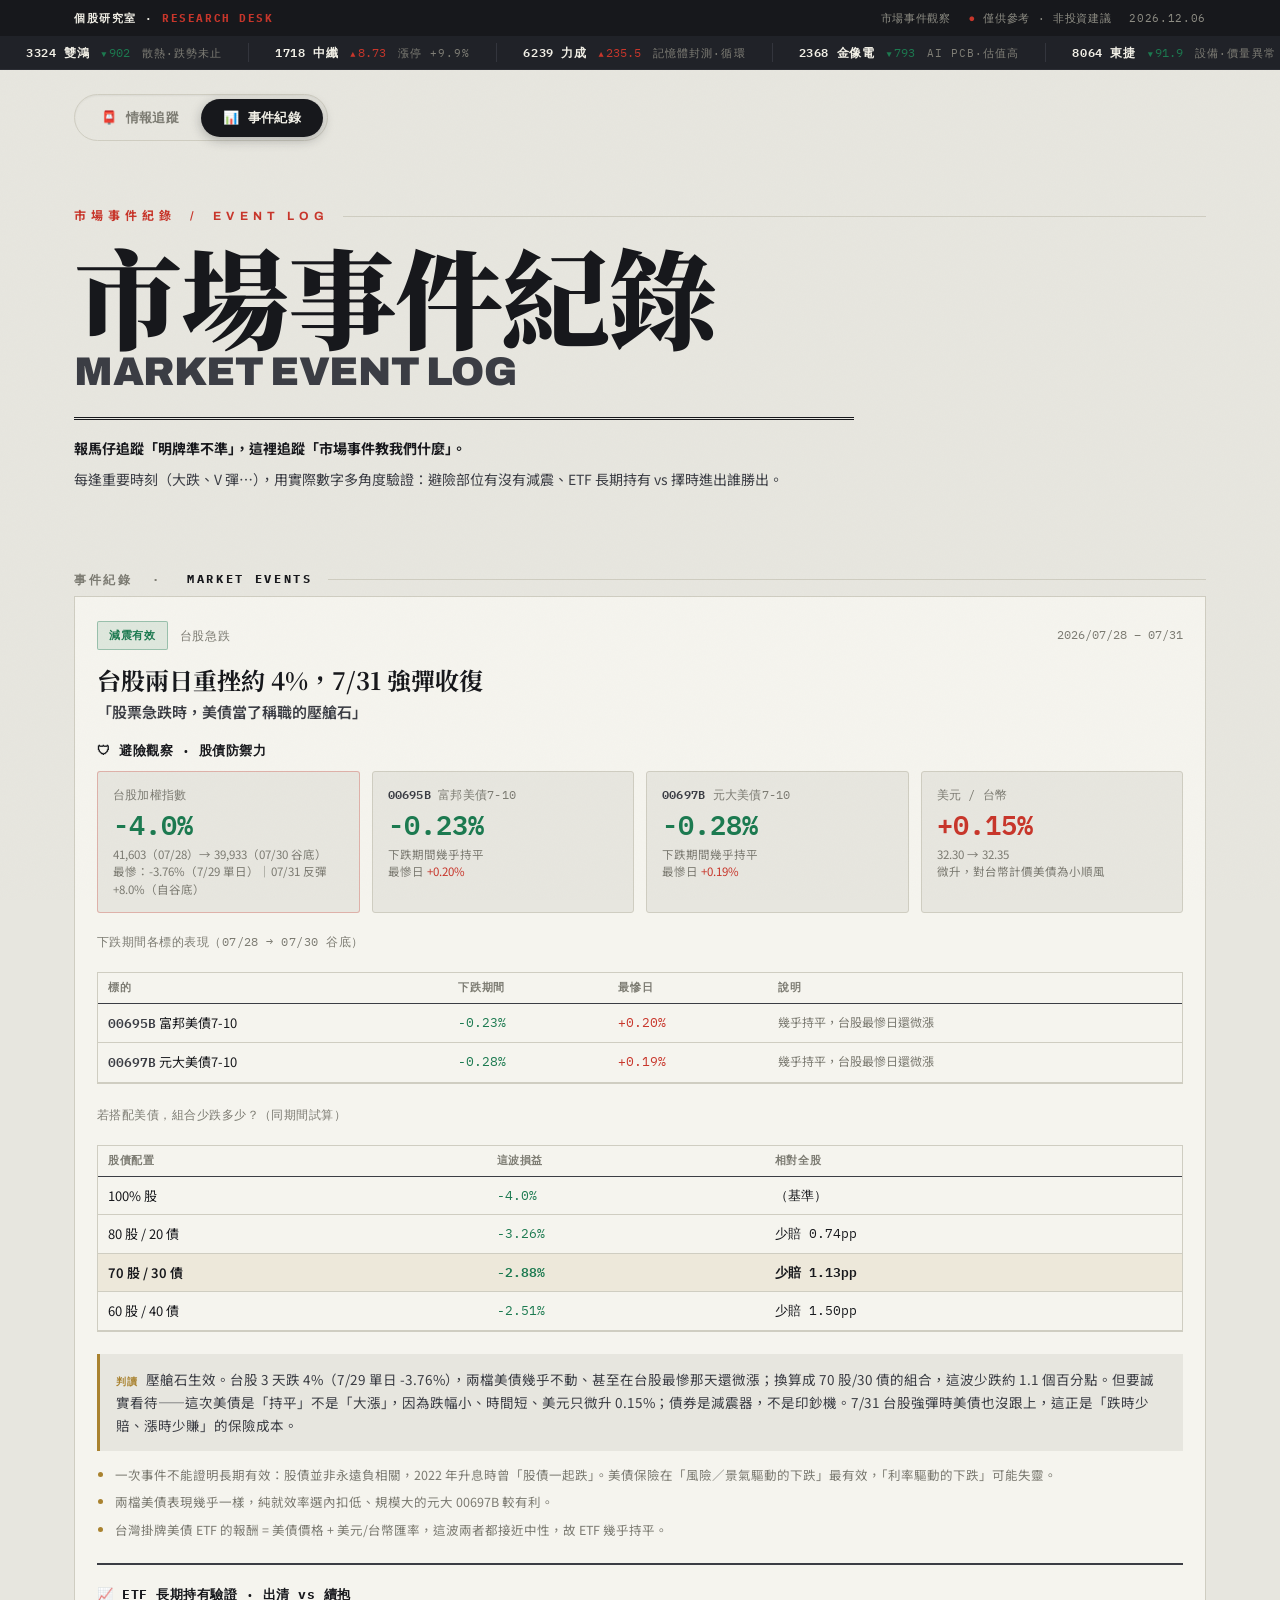
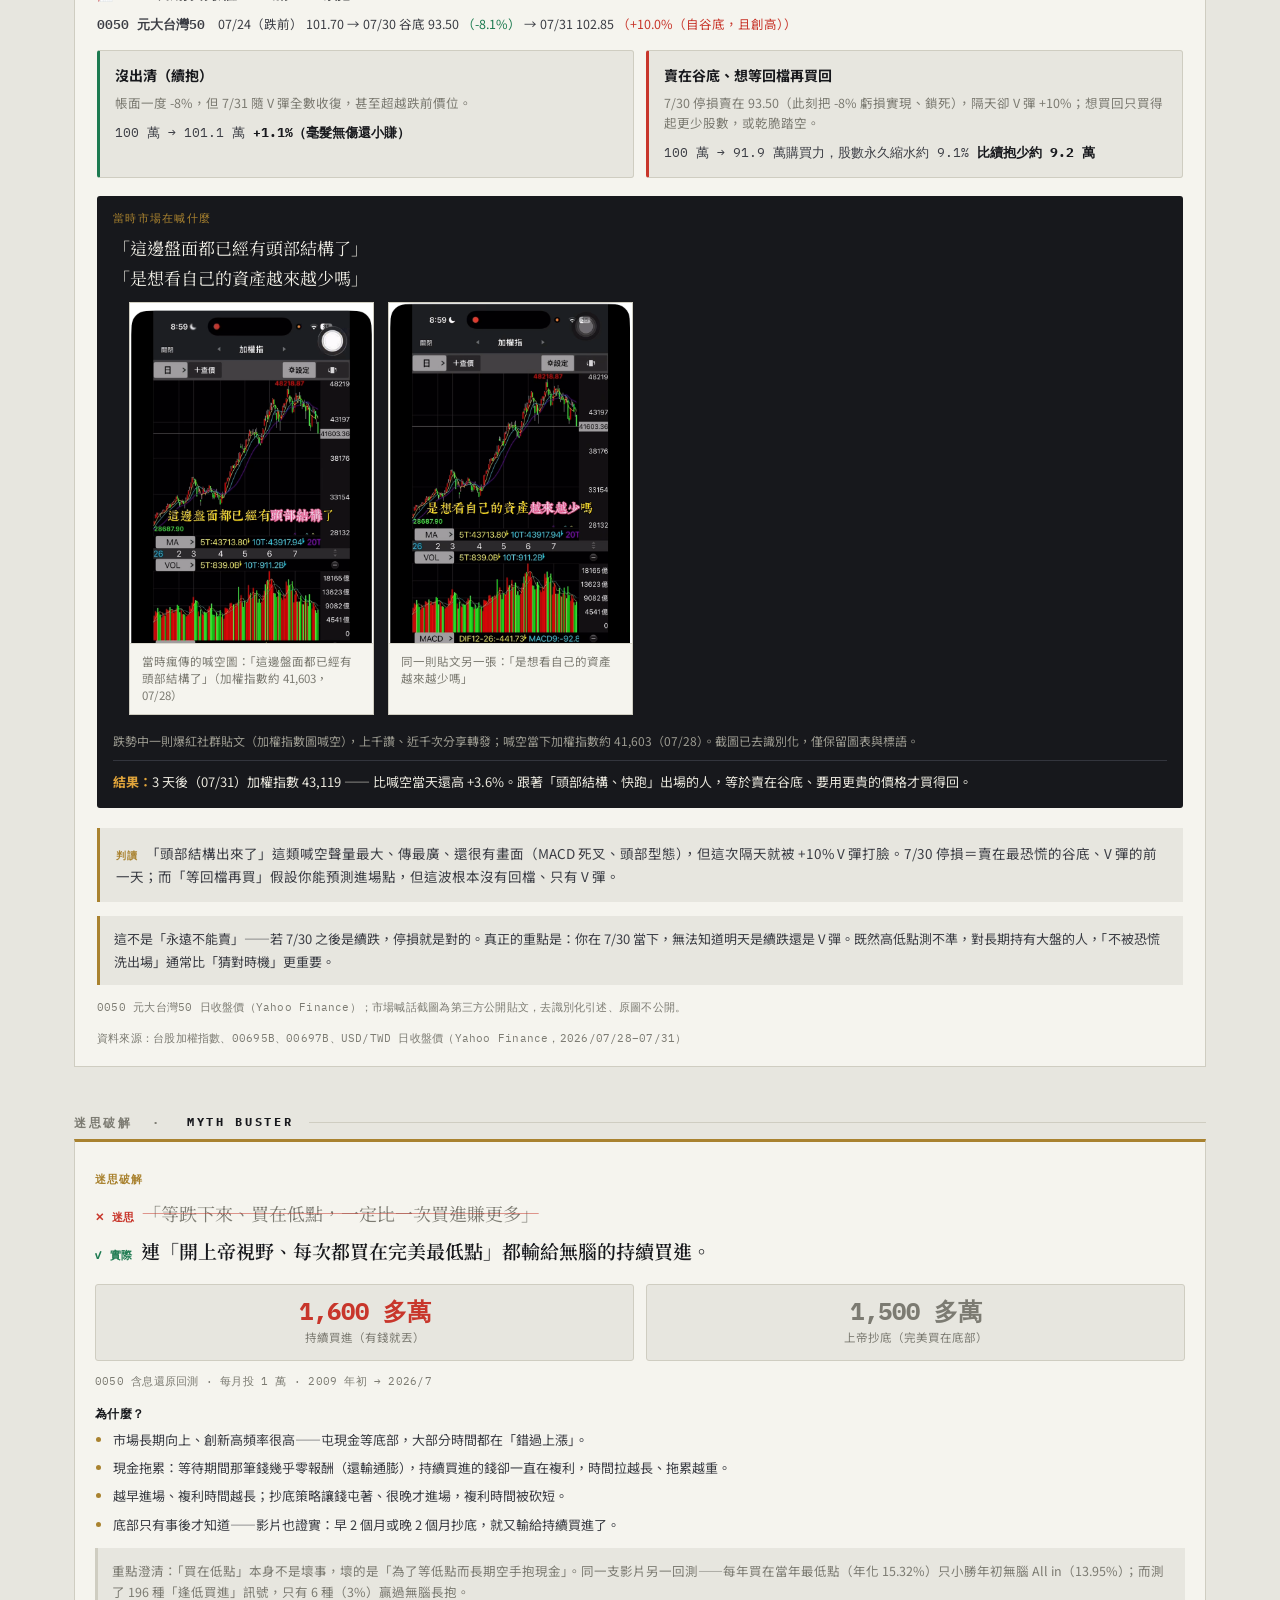
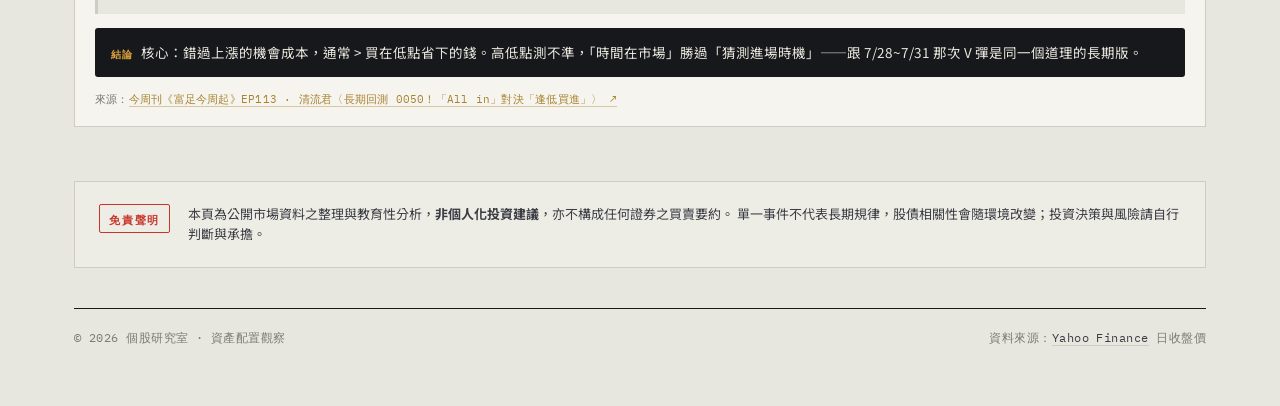
==== docs/events.html @ f814516c "導覽改成分段式 toggle 開關 + 頁面改名 hedge→events - hedge.html → events.html（git mv 保留歷史） - 導覽從黑列文字改成明顯的分段 toggl" ====
<!DOCTYPE html>
<html lang="zh-Hant">
<head>
<meta charset="UTF-8">
<meta name="viewport" content="width=device-width, initial-scale=1.0, viewport-fit=cover">
<title>市場事件紀錄 · 個股研究室</title>
<meta name="description" content="市場事件紀錄 — 每逢台股大跌/V彈等重要時刻，多角度用實際數字驗證：避險部位減震、ETF 長期持有 vs 擇時進出。僅供參考，非投資建議。">
<link rel="icon" href="favicon.ico" sizes="any">
<link rel="apple-touch-icon" href="apple-touch-icon.png">
<link rel="preconnect" href="https://fonts.googleapis.com">
<link rel="preconnect" href="https://fonts.gstatic.com" crossorigin>
<link rel="stylesheet" href="assets/style.css">
</head>
<body>

  <!-- utility bar -->
  <div class="util">
    <div class="util__row">
      <span class="util__brand">個股研究室 · <b>RESEARCH&nbsp;DESK</b></span>
      <span class="util__meta">
        <span>市場事件觀察</span>
        <span><span class="dot">●</span> 僅供參考 · 非投資建議</span>
        <span id="today">—</span>
      </span>
    </div>
  </div>

  <!-- ticker tape -->
  <div class="tape">
    <div class="tape__track" id="tape"></div>
  </div>

  <main class="wrap">

    <!-- view toggle -->
    <nav class="viewtoggle" data-active="1" aria-label="檢視切換">
      <span class="viewtoggle__thumb" aria-hidden="true"></span>
      <a href="index.html" class="viewtoggle__opt">📮 情報追蹤</a>
      <a href="events.html" class="viewtoggle__opt is-active">📊 事件紀錄</a>
    </nav>

    <!-- masthead -->
    <header class="masthead">
      <div class="masthead__kick">市場事件紀錄 &nbsp;/&nbsp; Event Log</div>
      <h1 class="masthead__title">
        市場事件紀錄
        <span class="en">MARKET&nbsp;EVENT&nbsp;LOG</span>
      </h1>
      <div class="masthead__sub">
        <span class="lead">報馬仔追蹤「明牌準不準」，這裡追蹤「市場事件教我們什麼」。</span>
        <span>每逢重要時刻（大跌、V 彈…），用實際數字多角度驗證：避險部位有沒有減震、ETF 長期持有 vs 擇時進出誰勝出。</span>
      </div>
    </header>

    <!-- market events -->
    <div class="slabel">事件紀錄 &nbsp;·&nbsp; <b>MARKET EVENTS</b></div>
    <section class="hedge-list" id="hedge-list">
      <!-- populated by app.js -->
    </section>

    <!-- myth busters / knowledge cards -->
    <div class="slabel">迷思破解 &nbsp;·&nbsp; <b>MYTH BUSTER</b></div>
    <section class="insight-list" id="insight-list">
      <!-- populated by app.js -->
    </section>

    <!-- disclaimer -->
    <section class="ribbon">
      <span class="ribbon__mark">免責聲明</span>
      <p>
        本頁為公開市場資料之整理與教育性分析，<strong>非個人化投資建議</strong>，亦不構成任何證券之買賣要約。
        單一事件不代表長期規律，股債相關性會隨環境改變；投資決策與風險請自行判斷與承擔。
      </p>
    </section>

    <!-- footer -->
    <footer class="foot">
      <span>© 2026 個股研究室 · 資產配置觀察</span>
      <span>資料來源：<a href="https://finance.yahoo.com" target="_blank" rel="noopener">Yahoo Finance</a> 日收盤價</span>
    </footer>

  </main>

  <script src="assets/app.js"></script>
</body>
</html>
---- docs/assets/style.css ----
/* ============================================================
   個股情報 · Market Broadsheet
   A precise financial-research broadsheet. Cool paper, near-black
   ink, mono numerics, Taiwan market signals (red up / green down).
   ============================================================ */

@import url('https://fonts.googleapis.com/css2?family=Archivo:wght@500;700;900&family=IBM+Plex+Mono:wght@400;500;600&family=Noto+Sans+TC:wght@400;500;700&family=Noto+Serif+TC:wght@600;700;900&display=swap');

:root {
  --paper:      #E7E6DF;
  --paper-2:    #EDECE5;
  --surface:    #F5F4EE;
  --plate:      #17181C;
  --plate-2:    #202228;
  --ink:        #17181C;
  --ink-soft:   #3B3D44;
  --muted:      #7C7B72;
  --line:       #CFCDC1;
  --line-soft:  #DBD9CE;
  --rise:       #C8362B;   /* 漲 / up */
  --rise-deep:  #9E271E;
  --fall:       #1C7A50;   /* 跌 / down */
  --gold:       #A9822F;

  --serif: "Noto Serif TC", serif;
  --sans:  "Noto Sans TC", system-ui, sans-serif;
  --mono:  "IBM Plex Mono", "IBM Plex Mono", monospace;
  --disp:  "Archivo", "Noto Sans TC", sans-serif;

  --wrap: 1180px;
  --ease: cubic-bezier(.22,.61,.36,1);
}

* { box-sizing: border-box; margin: 0; padding: 0; }

html { scroll-behavior: smooth; }

body {
  font-family: var(--sans);
  color: var(--ink);
  background: var(--paper);
  line-height: 1.5;
  -webkit-font-smoothing: antialiased;
  text-rendering: optimizeLegibility;
  position: relative;
  min-height: 100vh;
}

/* paper grain */
body::before {
  content: "";
  position: fixed; inset: 0;
  pointer-events: none; z-index: 9999;
  opacity: .5; mix-blend-mode: multiply;
  background-image: url("data:image/svg+xml,%3Csvg xmlns='http://www.w3.org/2000/svg' width='140' height='140'%3E%3Cfilter id='n'%3E%3CfeTurbulence type='fractalNoise' baseFrequency='0.8' numOctaves='2' stitchTiles='stitch'/%3E%3C/filter%3E%3Crect width='100%25' height='100%25' filter='url(%23n)' opacity='0.045'/%3E%3C/svg%3E");
}

a { color: inherit; text-decoration: none; }
.mono { font-family: var(--mono); font-feature-settings: "tnum" 1; }

/* ---- signal colours ---- */
.up   { color: var(--rise); }
.down { color: var(--fall); }
.tri-up::before   { content: "▲"; font-size: .72em; margin-right: .28em; }
.tri-down::before { content: "▼"; font-size: .72em; margin-right: .28em; }

/* =========================================================
   UTILITY BAR (dark plate)
   ========================================================= */
.util {
  background: var(--plate);
  color: #D8D6CC;
  font-family: var(--mono);
  font-size: 11px;
  letter-spacing: .06em;
}
.util__row {
  max-width: var(--wrap);
  margin: 0 auto;
  padding: 9px 24px;
  display: flex; align-items: center; justify-content: space-between; gap: 16px;
}
.util__brand { color: #F2F0E7; font-weight: 600; letter-spacing: .14em; text-transform: uppercase; }
.util__brand b { color: var(--rise); }
.util__meta { color: #8E8D84; display: flex; gap: 18px; }
.util__meta .dot { color: var(--rise); }

/* =========================================================
   TICKER TAPE
   ========================================================= */
.tape {
  background: var(--plate-2);
  border-bottom: 1px solid #2c2e35;
  overflow: hidden;
  color: #CFCDC1;
}
.tape__track {
  display: inline-flex; gap: 0; white-space: nowrap;
  padding: 7px 0;
  animation: tape 80s linear infinite;
  font-family: var(--mono); font-size: 12px;
}
.tape:hover .tape__track { animation-play-state: paused; }
.tape__item { padding: 0 26px; border-right: 1px solid #33353d; display: inline-flex; gap: 12px; align-items: baseline; }
.tape__item .sym { color: #F2F0E7; font-weight: 600; letter-spacing: .05em; }
.tape__item .tag { color: #7f7e76; font-size: 10.5px; letter-spacing: .1em; text-transform: uppercase; }
@keyframes tape { from { transform: translateX(0); } to { transform: translateX(-50%); } }

/* =========================================================
   SHELL
   ========================================================= */
.wrap { max-width: var(--wrap); margin: 0 auto; padding: 0 24px; }

/* =========================================================
   MASTHEAD (index)
   ========================================================= */
.masthead { padding: 64px 0 34px; }
.masthead__kick {
  font-family: var(--disp);
  font-weight: 700; font-size: 12px; letter-spacing: .42em;
  text-transform: uppercase; color: var(--rise);
  display: flex; align-items: center; gap: 14px;
}
.masthead__kick::after { content: ""; height: 1px; flex: 1; background: var(--line); }
.masthead__title {
  font-family: var(--serif); font-weight: 900;
  font-size: clamp(46px, 9vw, 108px);
  line-height: .92; letter-spacing: -.01em;
  margin: 20px 0 0; color: var(--ink);
}
.masthead__title .en {
  display: block;
  font-family: var(--disp); font-weight: 900;
  font-size: clamp(20px, 3.4vw, 40px);
  letter-spacing: -.01em; color: var(--ink-soft);
  margin-top: 10px;
}
.masthead__sub {
  margin-top: 26px; padding-top: 18px;
  border-top: 3px double var(--ink);
  display: flex; flex-wrap: wrap; gap: 10px 30px; align-items: baseline;
  font-size: 14px; color: var(--ink-soft); max-width: 780px;
}
.masthead__sub .lead { font-weight: 700; color: var(--ink); }

/* section label */
.slabel {
  display: flex; align-items: center; gap: 16px;
  font-family: var(--mono); font-size: 12px; font-weight: 600;
  letter-spacing: .22em; text-transform: uppercase; color: var(--muted);
  margin: 46px 0 6px;
}
.slabel::after { content: ""; height: 1px; flex: 1; background: var(--line); }
.slabel b { color: var(--ink); }

/* =========================================================
   RESEARCH FILE ROWS (index)
   ========================================================= */
.files { border-top: 1px solid var(--ink); }

.file {
  display: block; position: relative;
  padding: 30px 8px 30px 6px;
  border-bottom: 1px solid var(--line);
  transition: background .35s var(--ease), padding-left .35s var(--ease);
  opacity: 0; transform: translateY(14px);
}
.file.in { opacity: 1; transform: none; transition: opacity .7s var(--ease), transform .7s var(--ease), background .35s var(--ease), padding-left .35s var(--ease); }
.file::before {
  content: ""; position: absolute; left: -6px; top: 0; bottom: -1px; width: 3px;
  background: var(--rise); transform: scaleY(0); transform-origin: top;
  transition: transform .4s var(--ease);
}
.file:hover { background: var(--surface); padding-left: 18px; }
.file:hover::before { transform: scaleY(1); }

/* --- TIP block: the message is the hero --- */
.file__tipbar {
  display: flex; align-items: baseline; justify-content: space-between;
  gap: 10px 20px; flex-wrap: wrap;
}
.tip-src { font-family: var(--mono); font-size: 12px; font-weight: 600; letter-spacing: .08em; color: var(--muted); }
.tip-src .tip-date { color: var(--ink-soft); margin-left: 8px; letter-spacing: .02em; }
.tip-perf { font-family: var(--mono); font-size: 13px; color: var(--muted); white-space: nowrap; }
.tip-perf b { font-size: 20px; font-weight: 600; letter-spacing: .01em; }
.tip-perf.perf--up b   { color: var(--rise); }
.tip-perf.perf--down b { color: var(--fall); }
.tip-perf .tip-days { color: var(--muted); font-size: 11.5px; }
.tip-perf .tip-base { color: var(--muted); font-weight: 400; }
.file__quote {
  font-family: var(--serif); font-weight: 700;
  font-size: clamp(21px, 2.6vw, 29px); line-height: 1.32;
  color: var(--ink); margin-top: 12px; letter-spacing: .01em;
}

/* --- VERIFY block: the research, secondary --- */
.file__verify {
  display: grid; grid-template-columns: 116px 1fr; gap: 24px; align-items: start;
  margin-top: 20px; padding-top: 18px; border-top: 1px dashed var(--line);
}
.file__plate {
  background: var(--plate); color: #F2F0E7;
  padding: 12px 14px; border-radius: 2px; font-family: var(--mono); align-self: start;
}
.file__ticker { font-size: 24px; font-weight: 600; letter-spacing: .04em; line-height: 1; }
.file__sector { font-size: 9.5px; color: #8f8e85; letter-spacing: .08em; margin-top: 7px; text-transform: uppercase; }

.file__body { min-width: 0; }
.file__vline { display: flex; align-items: center; flex-wrap: wrap; gap: 10px 12px; }
.file__vlabel { font-size: 10.5px; letter-spacing: .14em; text-transform: uppercase; color: var(--muted); }
.file__name { font-family: var(--serif); font-weight: 800; font-size: 20px; line-height: 1.1; color: var(--ink); }
.file__name .short { color: var(--muted); font-weight: 700; font-size: .68em; margin-left: .35em; }
.file__tag { margin-top: 10px; font-size: 13.5px; color: var(--ink-soft); line-height: 1.55; max-width: 54ch; }
.file__stats { margin-top: 13px; display: flex; flex-wrap: wrap; gap: 9px 20px; font-family: var(--mono); font-size: 12.5px; }
.file__stat { display: inline-flex; align-items: baseline; gap: 7px; }
.file__stat .k { color: var(--muted); font-size: 10.5px; letter-spacing: .08em; text-transform: uppercase; }
.file__stat .v { color: var(--ink); font-weight: 600; }

.verdict {
  display: inline-flex; align-items: center; gap: 8px;
  font-family: var(--mono); font-size: 12px; font-weight: 600; letter-spacing: .04em;
  padding: 7px 13px; border-radius: 2px; border: 1px solid transparent;
  white-space: nowrap;
}
.verdict::before { content: ""; width: 7px; height: 7px; border-radius: 50%; }
.verdict--neg  { background: rgba(200,54,43,.10);  color: var(--rise-deep); border-color: rgba(200,54,43,.35); }
.verdict--neg::before  { background: var(--rise); }
.verdict--neu  { background: rgba(169,130,47,.12); color: #6f5518; border-color: rgba(169,130,47,.4); }
.verdict--neu::before  { background: var(--gold); }
.verdict--pos  { background: rgba(28,122,80,.10);  color: var(--fall); border-color: rgba(28,122,80,.35); }
.verdict--pos::before  { background: var(--fall); }

.file__go {
  font-family: var(--mono); font-size: 12px; font-weight: 600;
  letter-spacing: .1em; text-transform: uppercase; color: var(--ink);
  display: inline-flex; align-items: center; gap: 9px; margin-top: 18px;
}
.file__go .arrow { transition: transform .3s var(--ease); }
.file:hover .file__go { color: var(--rise); }
.file:hover .file__go .arrow { transform: translateX(6px); }

/* =========================================================
   DISCLAIMER RIBBON / FOOTER
   ========================================================= */
.ribbon {
  margin-top: 54px; padding: 22px 24px;
  border: 1px solid var(--line); background: var(--paper-2);
  display: grid; grid-template-columns: auto 1fr; gap: 18px; align-items: start;
  font-size: 13px; color: var(--ink-soft); line-height: 1.6;
}
.ribbon__mark {
  font-family: var(--mono); font-weight: 600; font-size: 11px; letter-spacing: .16em;
  color: var(--rise); border: 1px solid var(--rise); padding: 5px 9px; border-radius: 2px;
  white-space: nowrap; align-self: start;
}
.foot {
  margin: 40px 0 60px; padding-top: 20px; border-top: 1px solid var(--ink);
  display: flex; flex-wrap: wrap; justify-content: space-between; gap: 12px;
  font-family: var(--mono); font-size: 11.5px; letter-spacing: .04em; color: var(--muted);
}
.foot a { color: var(--ink-soft); border-bottom: 1px solid var(--line); }
.foot a:hover { color: var(--rise); border-color: var(--rise); }

/* =========================================================
   REPORT PAGE
   ========================================================= */
.rhead {
  position: sticky; top: 0; z-index: 50;
  background: var(--plate); color: #E9E7DD;
  border-bottom: 1px solid #2c2e35;
}
.rhead__row {
  max-width: var(--wrap); margin: 0 auto; padding: 12px 24px;
  display: flex; align-items: center; gap: 18px;
}
.rhead__back {
  font-family: var(--mono); font-size: 12px; letter-spacing: .06em; color: #b6b4ab;
  display: inline-flex; align-items: center; gap: 8px; white-space: nowrap;
}
.rhead__back:hover { color: #fff; }
.rhead__back .arrow { transition: transform .3s var(--ease); }
.rhead__back:hover .arrow { transform: translateX(-4px); }
.rhead__id { font-family: var(--mono); font-weight: 600; font-size: 15px; color: #F2F0E7; letter-spacing: .04em; }
.rhead__name { font-family: var(--serif); font-weight: 700; font-size: 15px; color: #D8D6CC; }
.rhead__sep { width: 1px; height: 20px; background: #3a3c44; }
.rhead__verdict { margin-left: auto; }
.rhead .verdict { background: transparent; }
.rhead .verdict--neg { color: #f0a49b; border-color: rgba(240,120,105,.4); }
.rhead .verdict--neu { color: #e0be74; border-color: rgba(224,180,90,.4); }
.rhead .verdict--pos { color: #7fd0a8; border-color: rgba(90,200,150,.4); }
.rhead__prog { height: 2px; background: var(--rise); width: 0%; transition: width .1s linear; }

.rlayout {
  max-width: var(--wrap); margin: 0 auto; padding: 0 24px;
  display: grid; grid-template-columns: 1fr 238px; gap: 60px;
  align-items: start;
}

/* article */
.article { padding: 52px 0 90px; min-width: 0; max-width: 760px; }
.article__loading { font-family: var(--mono); color: var(--muted); padding: 60px 0; font-size: 14px; }

.report-body { font-size: 16.5px; color: var(--ink-soft); }
.report-body > *:first-child { margin-top: 0; }

.report-body h1 {
  font-family: var(--serif); font-weight: 900; color: var(--ink);
  font-size: clamp(32px, 5vw, 50px); line-height: 1.08; letter-spacing: -.005em;
  margin: 6px 0 8px; padding-bottom: 20px; border-bottom: 3px double var(--ink);
}
.report-body h2 {
  font-family: var(--serif); font-weight: 800; color: var(--ink);
  font-size: 25px; line-height: 1.2;
  margin: 52px 0 16px; padding-top: 20px; border-top: 1px solid var(--line);
  scroll-margin-top: 78px;
  display: flex; align-items: baseline; gap: 12px;
}
.report-body h2::before {
  content: ""; width: 10px; height: 10px; background: var(--rise);
  flex: 0 0 auto; transform: translateY(-2px);
}
.report-body h3 {
  font-family: var(--sans); font-weight: 700; color: var(--ink);
  font-size: 17.5px; margin: 30px 0 10px; letter-spacing: .01em;
  scroll-margin-top: 78px;
}
.report-body p { margin: 14px 0; line-height: 1.78; }
.report-body strong { color: var(--ink); font-weight: 700; }
.report-body em { font-style: normal; background: linear-gradient(transparent 62%, rgba(200,54,43,.16) 0); padding: 0 1px; }

.report-body a { color: var(--rise-deep); border-bottom: 1px solid rgba(200,54,43,.35); transition: border-color .2s; }
.report-body a:hover { border-color: var(--rise); }

.report-body ul, .report-body ol { margin: 14px 0; padding-left: 24px; }
.report-body li { margin: 7px 0; line-height: 1.7; }
.report-body li::marker { color: var(--rise); }

.report-body blockquote {
  margin: 22px 0; padding: 16px 22px;
  background: var(--surface); border-left: 3px solid var(--rise);
  font-size: 14.5px; color: var(--ink-soft);
}
.report-body blockquote p { margin: 4px 0; line-height: 1.65; }

.report-body code {
  font-family: var(--mono); font-size: .86em;
  background: rgba(23,24,28,.06); padding: 1px 6px; border-radius: 3px; color: var(--ink);
}
.report-body hr { border: none; border-top: 1px solid var(--line); margin: 40px 0; }

/* tables */
.table-wrap { overflow-x: auto; margin: 22px 0; border: 1px solid var(--line); background: var(--surface); }
.report-body table { border-collapse: collapse; width: 100%; font-size: 14px; min-width: 460px; }
.report-body thead th {
  background: var(--plate); color: #F2F0E7;
  font-family: var(--mono); font-weight: 600; font-size: 12px; letter-spacing: .04em;
  text-align: left; padding: 11px 14px; white-space: nowrap;
}
.report-body tbody td {
  padding: 10px 14px; border-top: 1px solid var(--line-soft);
  font-variant-numeric: tabular-nums;
}
.report-body tbody tr:nth-child(even) { background: rgba(23,24,28,.025); }
.report-body td:first-child { font-weight: 500; color: var(--ink); }

/* performance scorecard (report page) */
.scorecard { border: 1px solid var(--ink); background: var(--surface); margin: 0 0 36px; }
.scorecard__head {
  display: flex; align-items: center; justify-content: space-between; gap: 12px;
  padding: 10px 16px; background: var(--plate); color: #E9E7DD;
  font-family: var(--mono); font-size: 11px; letter-spacing: .14em; text-transform: uppercase;
}
.scorecard__asof { color: #8f8e85; letter-spacing: .04em; text-transform: none; }
.scorecard__grid {
  display: grid; grid-template-columns: 1fr auto 1fr 1.25fr;
  align-items: center; gap: 8px 22px; padding: 22px 18px;
}
.sc-arrow { font-family: var(--mono); font-size: 22px; color: var(--muted); text-align: center; }
.sc-cell { display: flex; flex-direction: column; gap: 6px; min-width: 0; }
.sc-cell--ret { padding-left: 22px; border-left: 1px solid var(--line); }
.sc-k { font-family: var(--mono); font-size: 10.5px; letter-spacing: .08em; text-transform: uppercase; color: var(--muted); }
.sc-v { font-size: 30px; font-weight: 600; line-height: 1; color: var(--ink); }
.sc-cell--ret .sc-v { font-size: 36px; }
.sc-sub { font-family: var(--mono); font-size: 11px; color: var(--muted); }
.scorecard__note {
  margin: 0; padding: 13px 18px; border-top: 1px solid var(--line);
  font-size: 12.5px; color: var(--muted); line-height: 1.65;
}
.scorecard__note b { color: var(--ink-soft); font-weight: 700; }
@media (max-width: 620px) {
  .scorecard__grid { grid-template-columns: 1fr 1fr; }
  .sc-arrow { display: none; }
  .sc-cell--ret { grid-column: 1 / -1; padding-left: 0; border-left: none; border-top: 1px solid var(--line); padding-top: 14px; margin-top: 6px; }
}

/* quote freshness — labels which day a price snapshot is from */
.scorecard__asof { display: inline-flex; align-items: center; gap: 6px; }
.asof-dot { width: 6px; height: 6px; border-radius: 50%; background: currentColor; flex: none; }
.scorecard__asof--today  { color: #7fb79a; }
.scorecard__asof--recent { color: #8f8e85; }
.scorecard__asof--stale  { color: #E0A43B; }
.sc-sub--today  { color: var(--fall); }
.sc-sub--stale  { color: var(--gold); }
.file__foot {
  margin-top: 16px; display: flex; align-items: center;
  justify-content: space-between; gap: 8px 18px; flex-wrap: wrap;
}
.file__foot .file__go { margin-top: 0; }
.file__asof {
  display: inline-flex; align-items: center; gap: 6px;
  font-family: var(--mono); font-size: 11px; letter-spacing: .03em; color: var(--muted);
}
.file__asof .asof-dot { width: 5px; height: 5px; }
.file__asof--today  { color: var(--fall); }
.file__asof--recent { color: var(--muted); }
.file__asof--stale  { color: var(--gold); font-weight: 600; }
.asof-time { color: var(--muted); font-weight: 400; font-size: 10.5px; letter-spacing: .02em; }

/* intel — original tip / rumour */
.intel { border: 1px solid var(--line); background: var(--paper-2); margin: 0 0 12px; }
.intel__bar {
  display: flex; align-items: center; flex-wrap: wrap; gap: 8px 14px;
  padding: 12px 16px; border-bottom: 1px solid var(--line);
}
.intel__tag {
  font-family: var(--mono); font-size: 10.5px; font-weight: 600; letter-spacing: .14em;
  text-transform: uppercase; color: #fff; background: var(--gold);
  padding: 4px 9px; border-radius: 2px;
}
.intel__src { font-weight: 700; color: var(--ink); font-size: 14px; }
.intel__date { margin-left: auto; font-size: 11.5px; color: var(--muted); }
.intel__summary { margin: 0; padding: 16px; font-size: 14.5px; line-height: 1.7; color: var(--ink-soft); }
.intel__shots {
  display: grid; grid-template-columns: repeat(auto-fill, minmax(200px, 1fr));
  gap: 14px; padding: 0 16px 4px;
}
.intel-shot { margin: 0; border: 1px solid var(--line); background: var(--surface); }
.intel-shot a { display: block; position: relative; border: none; }
.intel-shot img {
  display: block; width: 100%; height: auto; max-height: 340px; object-fit: cover; object-position: top;
  transition: opacity .2s;
}
.intel-shot a:hover img { opacity: .88; }
.intel-shot__missing { display: none; }
.intel-shot.is-missing img { display: none; }
.intel-shot.is-missing .intel-shot__missing {
  display: flex; flex-direction: column; align-items: center; justify-content: center; text-align: center;
  min-height: 120px; padding: 20px; font-size: 11px; color: var(--muted); line-height: 1.5;
}
.intel-shot figcaption {
  padding: 9px 12px; font-size: 11.5px; line-height: 1.5; color: var(--muted);
  border-top: 1px solid var(--line-soft);
}
.intel__foot {
  margin: 0; padding: 12px 16px; border-top: 1px solid var(--line);
  font-size: 12px; color: var(--muted);
}
.intel__foot a { color: var(--gold); border-bottom: 1px solid rgba(169,130,47,.4); }
.intel__foot a:hover { border-color: var(--gold); }

/* intel timeline — one stock can be tipped multiple times */
.tip-entry { padding: 16px; border-bottom: 1px solid var(--line); }
.tip-entry:last-child { border-bottom: none; }
.tip-entry__bar { display: flex; align-items: center; flex-wrap: wrap; gap: 8px 12px; margin-bottom: 10px; }
.tip-entry__quote { font-family: var(--serif); font-weight: 700; font-size: 18px; line-height: 1.4; color: var(--ink); margin: 0 0 8px; }
.tip-entry__summary { margin: 0 0 8px; font-size: 13.5px; line-height: 1.6; color: var(--ink-soft); }
.tip-entry .intel__shots { padding: 0; margin: 4px 0 0; }
.tip-entry__verify {
  margin: 12px 0 0; padding: 10px 13px; background: var(--surface);
  border-left: 3px solid var(--rise); font-size: 12.5px; line-height: 1.6; color: var(--ink-soft);
}
.tip-entry__vk {
  display: inline-block; font-size: 10px; font-weight: 600; letter-spacing: .1em;
  color: #fff; background: var(--rise); padding: 2px 7px; border-radius: 2px;
  margin-right: 8px; vertical-align: 1px;
}
/* card: repeat-tip badge */
.tip-again {
  font-family: var(--mono); font-size: 10px; font-weight: 600; letter-spacing: .06em;
  color: var(--rise-deep); background: rgba(200,54,43,.12); border: 1px solid rgba(200,54,43,.35);
  padding: 2px 7px; border-radius: 2px; margin-left: 10px;
}

/* sources appendix */
.report-body .src-list { list-style: none; padding-left: 0; margin: 18px 0; border-top: 1px solid var(--line); }
.report-body .src-list li { margin: 0; }
.report-body .src-list a {
  display: flex; align-items: center; justify-content: space-between; gap: 14px;
  padding: 13px 4px; border: none; border-bottom: 1px solid var(--line-soft);
  color: var(--ink); font-weight: 500;
}
.report-body .src-list a:hover { color: var(--rise-deep); padding-left: 10px; transition: padding .25s var(--ease), color .2s; }
.src-ext {
  font-family: var(--mono); font-size: 11px; letter-spacing: .06em; color: var(--muted);
  border: 1px solid var(--line); padding: 3px 9px; border-radius: 2px; white-space: nowrap;
}
.report-body .src-list a:hover .src-ext { border-color: var(--rise); color: var(--rise); }
.src-dl { margin-left: 3px; }

/* TOC */
.toc { position: sticky; top: 78px; padding: 52px 0 40px; align-self: start; }
.toc__label {
  font-family: var(--mono); font-size: 11px; font-weight: 600; letter-spacing: .2em;
  text-transform: uppercase; color: var(--muted);
  padding-bottom: 12px; border-bottom: 1px solid var(--line); margin-bottom: 12px;
}
.toc__list { list-style: none; display: flex; flex-direction: column; gap: 1px; }
.toc__link {
  display: block; font-size: 13px; color: var(--muted);
  padding: 6px 0 6px 14px; border-left: 2px solid var(--line-soft);
  line-height: 1.4; transition: color .2s, border-color .2s;
}
.toc__link:hover { color: var(--ink); }
.toc__link.active { color: var(--rise-deep); border-color: var(--rise); font-weight: 500; }

.rfoot {
  border-top: 1px solid var(--ink); margin-top: 40px; padding: 22px 0 60px;
  font-family: var(--mono); font-size: 11.5px; color: var(--muted); letter-spacing: .04em;
}

/* =========================================================
   RESPONSIVE
   ========================================================= */
@media (max-width: 940px) {
  .rlayout { grid-template-columns: 1fr; gap: 0; }
  .toc { display: none; }
}
@media (max-width: 620px) {
  /* gutters honour the notch (landscape safe area) */
  .wrap, .util__row, .rhead__row, .rlayout {
    padding-left: max(18px, env(safe-area-inset-left));
    padding-right: max(18px, env(safe-area-inset-right));
  }
  .util__meta { display: none; }
  .masthead { padding: 40px 0 24px; }
  .rhead__name { display: none; }
  .ribbon { grid-template-columns: 1fr; }

  /* card: message-first; verify block stacks (plate on top) */
  .file { padding: 24px 2px; }
  .file:hover { padding-left: 2px; background: transparent; }
  .file__tipbar { gap: 6px 14px; }
  .file__quote { font-size: 21px; }
  .file__verify { grid-template-columns: 1fr; gap: 14px; }
  .file__plate { align-self: flex-start; }
  .file__stats { gap: 8px 18px; }
}

@media (max-width: 380px) {
  .file__quote { font-size: 20px; }
  .masthead__kick { letter-spacing: .24em; }
}

/* ============================================================
   SUB-NAV + HEDGE WATCH（避險觀察站）
   ============================================================ */
/* view toggle — segmented switch between 情報追蹤 / 事件紀錄 */
.viewtoggle {
  position: relative; display: inline-flex; padding: 4px; margin: 24px 0 2px;
  background: var(--paper); border: 1px solid var(--line); border-radius: 999px;
  box-shadow: inset 0 1px 2px rgba(0,0,0,.05);
}
.viewtoggle__opt {
  position: relative; z-index: 1; min-width: 122px; justify-content: center;
  display: inline-flex; align-items: center; gap: 6px;
  font-family: var(--mono); font-size: 13px; font-weight: 600; letter-spacing: .03em;
  color: var(--muted); text-decoration: none; padding: 9px 18px; border-radius: 999px;
  transition: color .25s, transform .12s;
}
.viewtoggle__opt:hover { color: var(--ink-soft); }
.viewtoggle__opt:active { transform: scale(.95); }
.viewtoggle__opt.is-active { color: #F2F0E7; }
.viewtoggle__thumb {
  position: absolute; top: 4px; bottom: 4px; left: 4px; width: calc(50% - 4px);
  --x: 0; background: var(--plate); border-radius: 999px;
  box-shadow: 0 3px 12px rgba(23,24,28,.28);
  transform: translateX(var(--x));
  animation: toggleIn .5s cubic-bezier(.34,1.56,.64,1) both;
}
.viewtoggle[data-active="1"] .viewtoggle__thumb { --x: 100%; }
@keyframes toggleIn {
  0%   { transform: translateX(var(--x)) scale(.72); opacity: 0; }
  60%  { transform: translateX(var(--x)) scale(1.06); opacity: 1; }
  100% { transform: translateX(var(--x)) scale(1); opacity: 1; }
}
@media (max-width: 620px) {
  .viewtoggle { display: flex; width: 100%; }
  .viewtoggle__opt { flex: 1; min-width: 0; }
}

.hedge-list { display: flex; flex-direction: column; gap: 30px; margin-top: 8px; }
.hedge-ev { border: 1px solid var(--line); background: var(--surface); padding: 24px 22px 20px; }
.hedge-ev__bar { display: flex; align-items: center; gap: 12px; flex-wrap: wrap; }
.hedge-ev__grade {
  font-family: var(--mono); font-size: 11px; font-weight: 700; letter-spacing: .06em;
  padding: 5px 11px; border-radius: 2px; border: 1px solid transparent;
}
.grade--pos { background: rgba(28,122,80,.10); color: var(--fall); border-color: rgba(28,122,80,.35); }
.grade--neu { background: rgba(169,130,47,.12); color: #6f5518; border-color: rgba(169,130,47,.4); }
.grade--neg { background: rgba(200,54,43,.10); color: var(--rise-deep); border-color: rgba(200,54,43,.35); }
.hedge-ev__type { font-family: var(--mono); font-size: 11.5px; color: var(--muted); letter-spacing: .06em; }
.hedge-ev__period { margin-left: auto; font-size: 12px; color: var(--muted); }
.hedge-ev__title { font-family: var(--serif); font-size: 24px; line-height: 1.3; margin: 14px 0 6px; color: var(--ink); }
.hedge-ev__lead { font-size: 15px; color: var(--ink-soft); margin: 0 0 18px; font-weight: 600; }

.hedge-cards { display: grid; grid-template-columns: repeat(auto-fit, minmax(180px, 1fr)); gap: 12px; margin-bottom: 20px; }
.hedge-card { border: 1px solid var(--line); border-radius: 3px; padding: 14px 15px; background: var(--paper); }
.hedge-card--mkt { border-color: rgba(200,54,43,.3); }
.hedge-card__k { font-family: var(--mono); font-size: 11.5px; color: var(--muted); letter-spacing: .02em; margin-bottom: 8px; }
.hedge-card__big { font-size: 27px; font-weight: 600; line-height: 1; margin-bottom: 8px; }
.hedge-card__big.flat { color: var(--ink-soft); }
.hedge-card__sub { font-size: 11.5px; color: var(--muted); line-height: 1.5; }
.hedge-tk { color: var(--ink-soft); font-weight: 600; }

.hedge-tbl { margin: 16px 0; }
.hedge-tbl__cap { font-family: var(--mono); font-size: 11.5px; color: var(--muted); letter-spacing: .04em; margin-bottom: 8px; }
.hedge-tbl table { width: 100%; border-collapse: collapse; font-size: 13px; }
.hedge-tbl th { text-align: left; font-family: var(--mono); font-size: 10.5px; letter-spacing: .06em; text-transform: uppercase; color: var(--muted); padding: 7px 10px; border-bottom: 1px solid var(--ink-soft); }
.hedge-tbl td { padding: 9px 10px; border-bottom: 1px solid var(--line); vertical-align: top; }
.hedge-tbl tr.is-hi td { background: rgba(169,130,47,.10); font-weight: 600; }
.hedge-tbl .hedge-note { color: var(--muted); font-size: 12px; }

.hedge-verdict {
  margin: 20px 0 4px; padding: 14px 16px; background: var(--paper);
  border-left: 3px solid var(--gold); font-size: 13.5px; line-height: 1.7; color: var(--ink-soft);
}
.hedge-verdict__k {
  display: inline-block; font-size: 10px; letter-spacing: .1em; text-transform: uppercase;
  color: var(--gold); margin-right: 8px; font-weight: 700;
}
.hedge-notes { margin: 14px 0 0; padding-left: 18px; }
.hedge-notes li { font-size: 12.5px; color: var(--muted); line-height: 1.65; margin-bottom: 7px; }
.hedge-notes li::marker { color: var(--gold); }
.hedge-src { margin: 14px 0 0; font-family: var(--mono); font-size: 11px; color: var(--muted); letter-spacing: .02em; }

/* timing dimension（擇時代價） */
.tim { margin-top: 22px; padding-top: 20px; border-top: 2px solid var(--ink-soft); }
.tim__head { font-family: var(--mono); font-size: 13px; font-weight: 700; letter-spacing: .04em; color: var(--ink); margin-bottom: 10px; }
.tim__inst { font-size: 12.5px; color: var(--ink-soft); line-height: 1.6; margin-bottom: 16px; }
.tim-cards { display: grid; grid-template-columns: repeat(auto-fit, minmax(240px, 1fr)); gap: 12px; margin-bottom: 18px; }
.tim-card { border: 1px solid var(--line); border-radius: 3px; padding: 14px 15px; background: var(--paper); border-left-width: 3px; }
.tim-card--pos { border-left-color: var(--fall); }
.tim-card--neg { border-left-color: var(--rise); }
.tim-card__name { font-weight: 700; font-size: 14px; color: var(--ink); margin-bottom: 7px; }
.tim-card__path { font-size: 12.5px; color: var(--muted); line-height: 1.6; margin-bottom: 10px; }
.tim-card__res { font-size: 13px; color: var(--ink-soft); }
.tim-card__res b { color: var(--ink); }

.tim-sent { margin: 4px 0 6px; padding: 15px 16px; background: var(--plate); border-radius: 3px; }
.tim-sent__k { font-family: var(--mono); font-size: 10.5px; letter-spacing: .12em; text-transform: uppercase; color: #A9822F; margin-bottom: 10px; }
.tim-sent__quotes { display: flex; flex-direction: column; gap: 6px; margin-bottom: 12px; }
.tim-quote { font-family: var(--serif); font-size: 17px; color: #F2F0E7; line-height: 1.4; }
.tim-sent .intel__shots { margin: 12px 0; }
.tim-sent__ctx { font-size: 12px; color: #9b9a90; line-height: 1.6; margin-top: 10px; }
.tim-sent__out { font-size: 13px; color: #E9E7DD; line-height: 1.7; margin-top: 10px; padding-top: 10px; border-top: 1px solid #33353d; }
.tim-sent__out b { color: #E0A43B; }
.tim-lesson { margin: 14px 0 0; font-size: 13px; color: var(--ink-soft); line-height: 1.75; padding: 12px 14px; background: var(--paper); border-left: 3px solid var(--gold); }

/* insight / myth-buster cards */
.insight-list { display: flex; flex-direction: column; gap: 24px; margin-top: 8px; }
.ins { border: 1px solid var(--line); background: var(--surface); padding: 22px 20px 18px; border-top: 3px solid var(--gold); }
.ins__tag { display: inline-block; font-family: var(--mono); font-size: 10.5px; font-weight: 700; letter-spacing: .1em; color: var(--gold); text-transform: uppercase; margin-bottom: 12px; }
.ins__myth { font-family: var(--serif); font-size: 18px; line-height: 1.5; color: var(--muted); text-decoration: line-through; text-decoration-color: rgba(200,54,43,.5); margin-bottom: 10px; }
.ins__real { font-family: var(--serif); font-size: 19px; line-height: 1.5; color: var(--ink); font-weight: 600; margin-bottom: 18px; }
.ins__x { display: inline-block; font-family: var(--mono); font-size: 10.5px; font-weight: 700; color: var(--rise); margin-right: 8px; text-decoration: none; letter-spacing: .04em; }
.ins__c { display: inline-block; font-family: var(--mono); font-size: 10.5px; font-weight: 700; color: var(--fall); margin-right: 8px; letter-spacing: .04em; }
.ins-stats { display: grid; grid-template-columns: repeat(auto-fit, minmax(200px, 1fr)); gap: 12px; margin-bottom: 12px; }
.ins-stat { border: 1px solid var(--line); border-radius: 3px; padding: 14px 16px; background: var(--paper); text-align: center; }
.ins-stat__v { font-size: 24px; font-weight: 700; line-height: 1; margin-bottom: 6px; }
.ins-stat--pos .ins-stat__v { color: var(--rise); }
.ins-stat--neg .ins-stat__v { color: var(--muted); }
.ins-stat__k { font-size: 11.5px; color: var(--muted); }
.ins__period { font-size: 11px; color: var(--muted); letter-spacing: .02em; margin-bottom: 16px; }
.ins__whyk { font-family: var(--mono); font-size: 12px; font-weight: 700; color: var(--ink); margin-bottom: 6px; letter-spacing: .04em; }
.ins__why { margin: 0 0 12px; padding-left: 18px; }
.ins__why li { font-size: 13px; color: var(--ink-soft); line-height: 1.7; margin-bottom: 6px; }
.ins__why li::marker { color: var(--gold); }
.ins__nuance { font-size: 12.5px; color: var(--muted); line-height: 1.7; margin: 0 0 14px; padding: 12px 14px; background: var(--paper); border-left: 3px solid var(--line); }
.ins__take { padding: 13px 16px; background: var(--plate); border-radius: 3px; font-size: 13.5px; line-height: 1.7; color: #E9E7DD; }
.ins__take-k { display: inline-block; font-size: 10px; letter-spacing: .1em; text-transform: uppercase; color: #E0A43B; margin-right: 8px; font-weight: 700; }
.ins .hedge-src { margin-top: 14px; }
.ins .hedge-src a { color: var(--gold); border-bottom: 1px solid rgba(169,130,47,.4); }

@media (max-width: 620px) {
  .hedge-ev { padding: 20px 16px 16px; }
  .hedge-ev__title { font-size: 20px; }
  .hedge-ev__period { margin-left: 0; width: 100%; }
  .tim-quote { font-size: 15px; }
  .ins__myth { font-size: 16px; }
  .ins__real { font-size: 17px; }
}

/* reduced motion */
@media (prefers-reduced-motion: reduce) {
  * { animation: none !important; transition: none !important; }
  .file { opacity: 1; transform: none; }
}
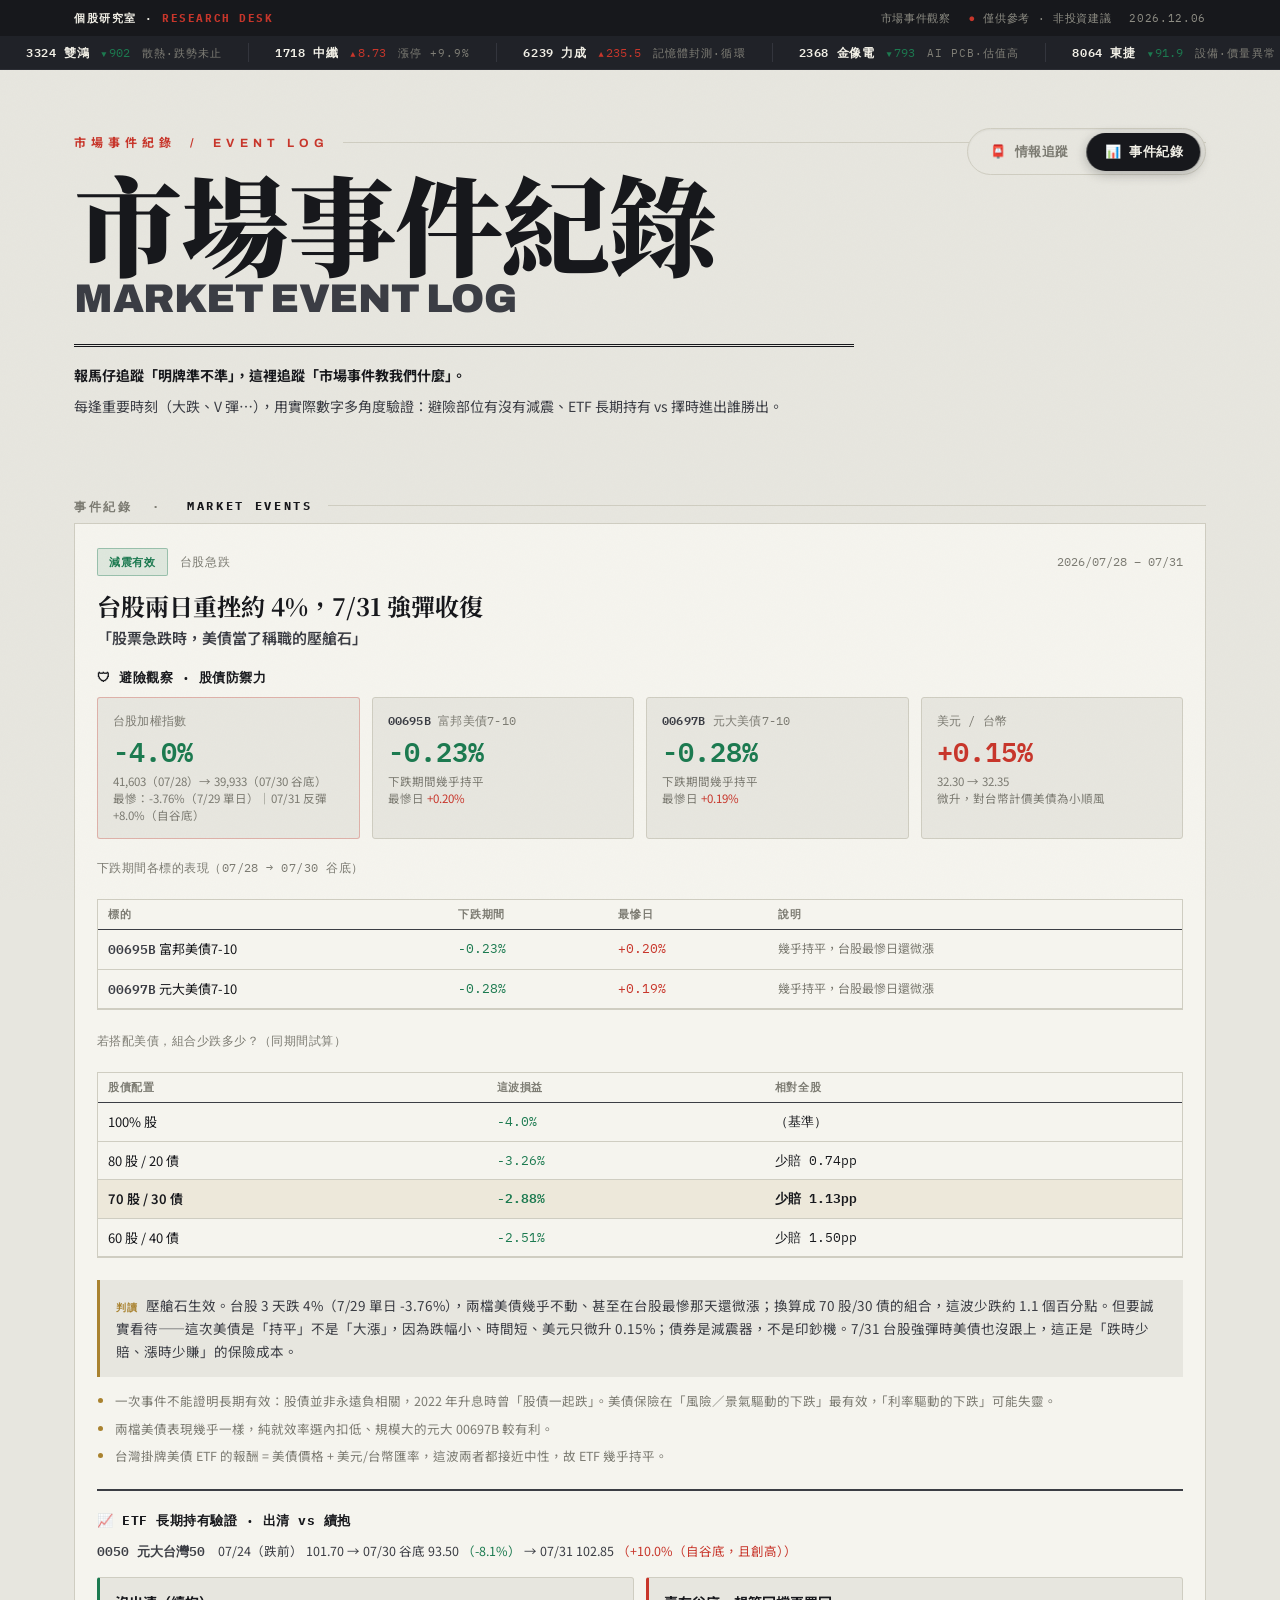
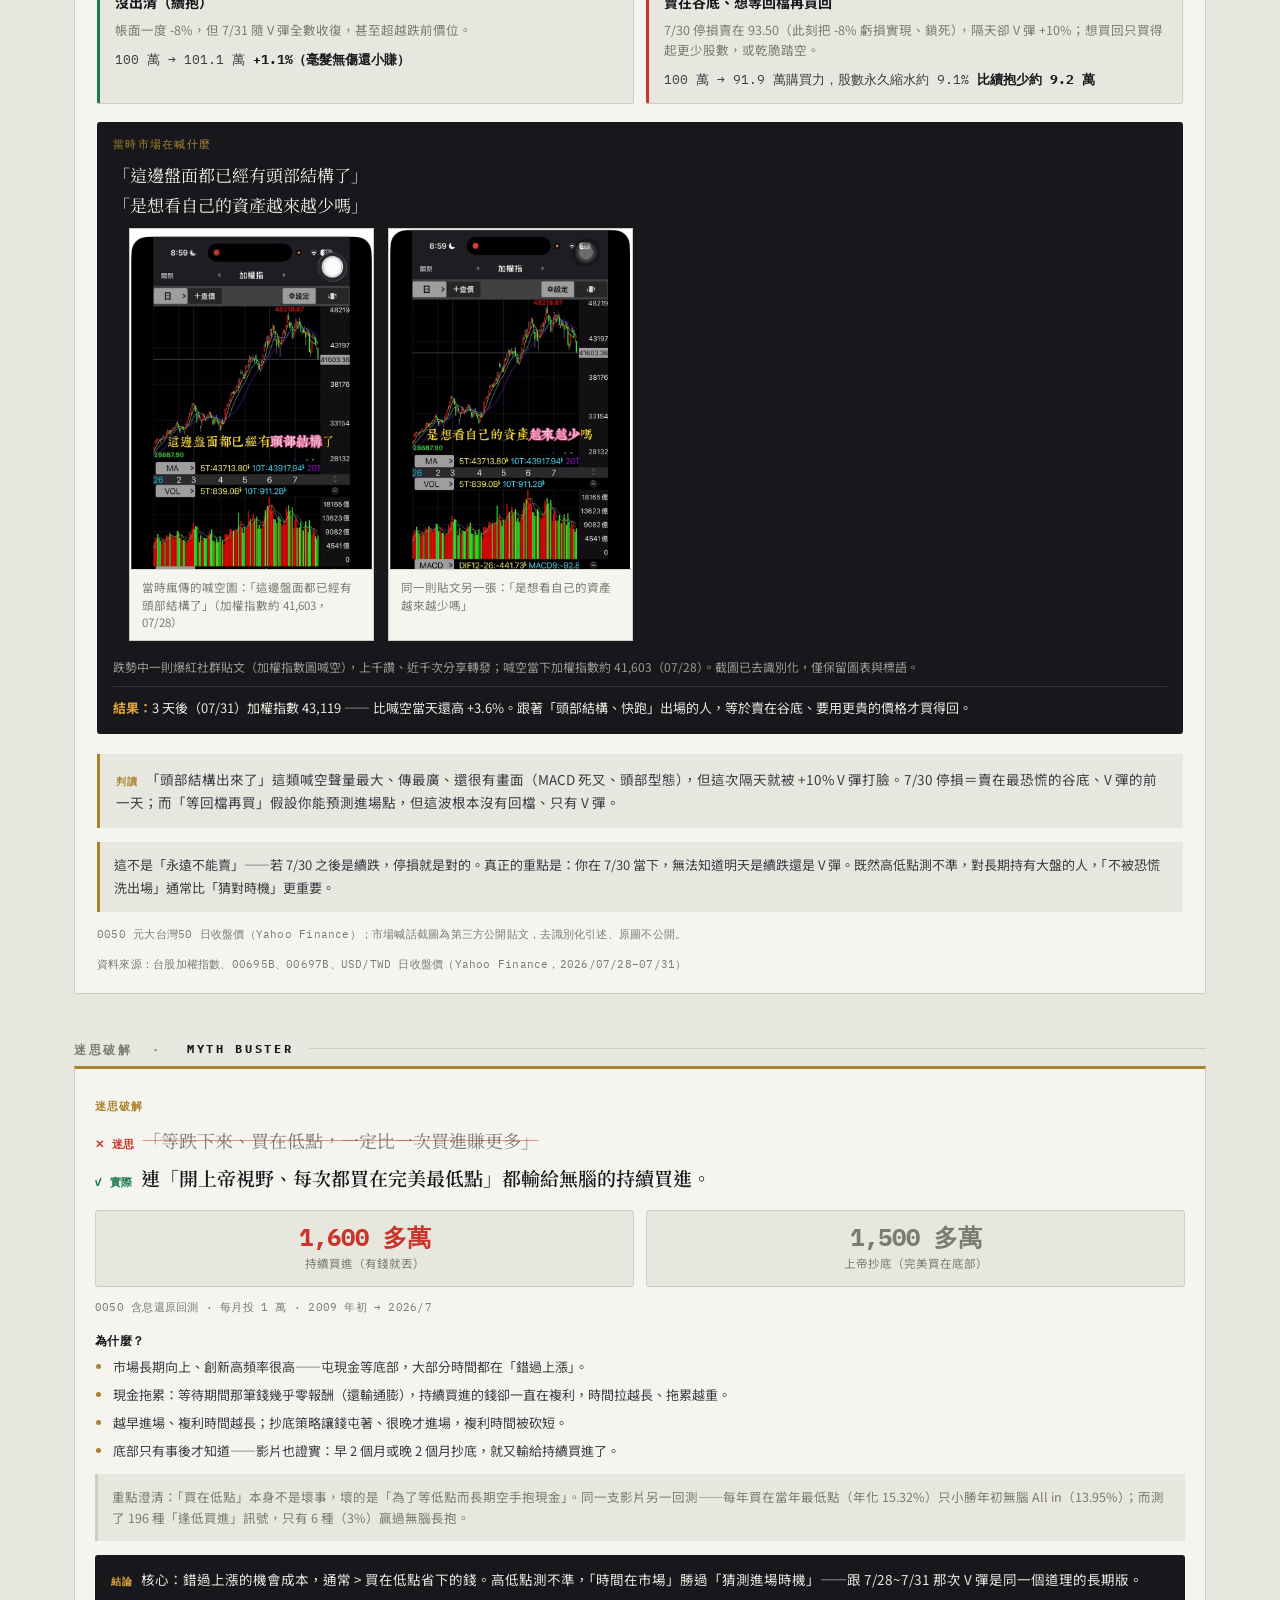
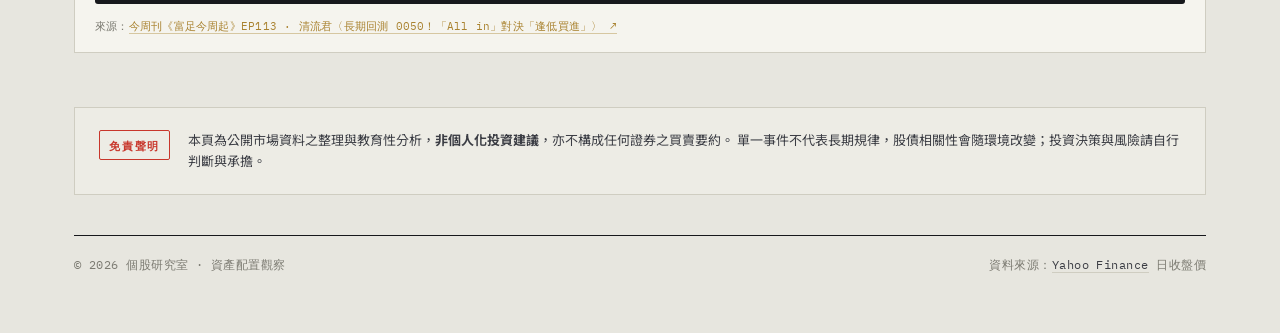
==== commit 34562a60: "toggle 不再自己佔一列：浮在標題區右上空白 - 桌面：viewtoggle 移入 masthead、絕對定位右上（對齊 kick 線、利用標題右側大片空白），量測淨空 249px 不壓字 - 窄" ====
--- a/docs/events.html
+++ b/docs/events.html
@@ -32,15 +32,13 @@
 
   <main class="wrap">
 
-    <!-- view toggle -->
-    <nav class="viewtoggle" data-active="1" aria-label="檢視切換">
-      <span class="viewtoggle__thumb" aria-hidden="true"></span>
-      <a href="index.html" class="viewtoggle__opt">📮 情報追蹤</a>
-      <a href="events.html" class="viewtoggle__opt is-active">📊 事件紀錄</a>
-    </nav>
-
     <!-- masthead -->
     <header class="masthead">
+      <nav class="viewtoggle" data-active="1" aria-label="檢視切換">
+        <span class="viewtoggle__thumb" aria-hidden="true"></span>
+        <a href="index.html" class="viewtoggle__opt">📮 情報追蹤</a>
+        <a href="events.html" class="viewtoggle__opt is-active">📊 事件紀錄</a>
+      </nav>
       <div class="masthead__kick">市場事件紀錄 &nbsp;/&nbsp; Event Log</div>
       <h1 class="masthead__title">
         市場事件紀錄
--- a/docs/assets/style.css
+++ b/docs/assets/style.css
@@ -114,7 +114,7 @@
 /* =========================================================
    MASTHEAD (index)
    ========================================================= */
-.masthead { padding: 64px 0 34px; }
+.masthead { padding: 64px 0 34px; position: relative; }
 .masthead__kick {
   font-family: var(--disp);
   font-weight: 700; font-size: 12px; letter-spacing: .42em;
@@ -554,14 +554,15 @@
 /* ============================================================
    SUB-NAV + HEDGE WATCH（避險觀察站）
    ============================================================ */
-/* view toggle — segmented switch between 情報追蹤 / 事件紀錄 */
+/* view toggle — segmented switch, floats top-right of the masthead */
 .viewtoggle {
-  position: relative; display: inline-flex; padding: 4px; margin: 24px 0 2px;
+  position: absolute; top: 58px; right: 0; z-index: 3;
+  display: inline-flex; padding: 4px;
   background: var(--paper); border: 1px solid var(--line); border-radius: 999px;
   box-shadow: inset 0 1px 2px rgba(0,0,0,.05);
 }
 .viewtoggle__opt {
-  position: relative; z-index: 1; min-width: 122px; justify-content: center;
+  position: relative; z-index: 1; min-width: 112px; justify-content: center;
   display: inline-flex; align-items: center; gap: 6px;
   font-family: var(--mono); font-size: 13px; font-weight: 600; letter-spacing: .03em;
   color: var(--muted); text-decoration: none; padding: 9px 18px; border-radius: 999px;
@@ -583,9 +584,12 @@
   60%  { transform: translateX(var(--x)) scale(1.06); opacity: 1; }
   100% { transform: translateX(var(--x)) scale(1); opacity: 1; }
 }
+@media (max-width: 820px) {
+  /* not enough room beside the big title — drop back into flow, stay compact (not full-width) */
+  .viewtoggle { position: static; margin: 4px 0 20px; }
+}
 @media (max-width: 620px) {
-  .viewtoggle { display: flex; width: 100%; }
-  .viewtoggle__opt { flex: 1; min-width: 0; }
+  .viewtoggle__opt { min-width: 92px; padding: 8px 12px; font-size: 12.5px; }
 }
 
 .hedge-list { display: flex; flex-direction: column; gap: 30px; margin-top: 8px; }
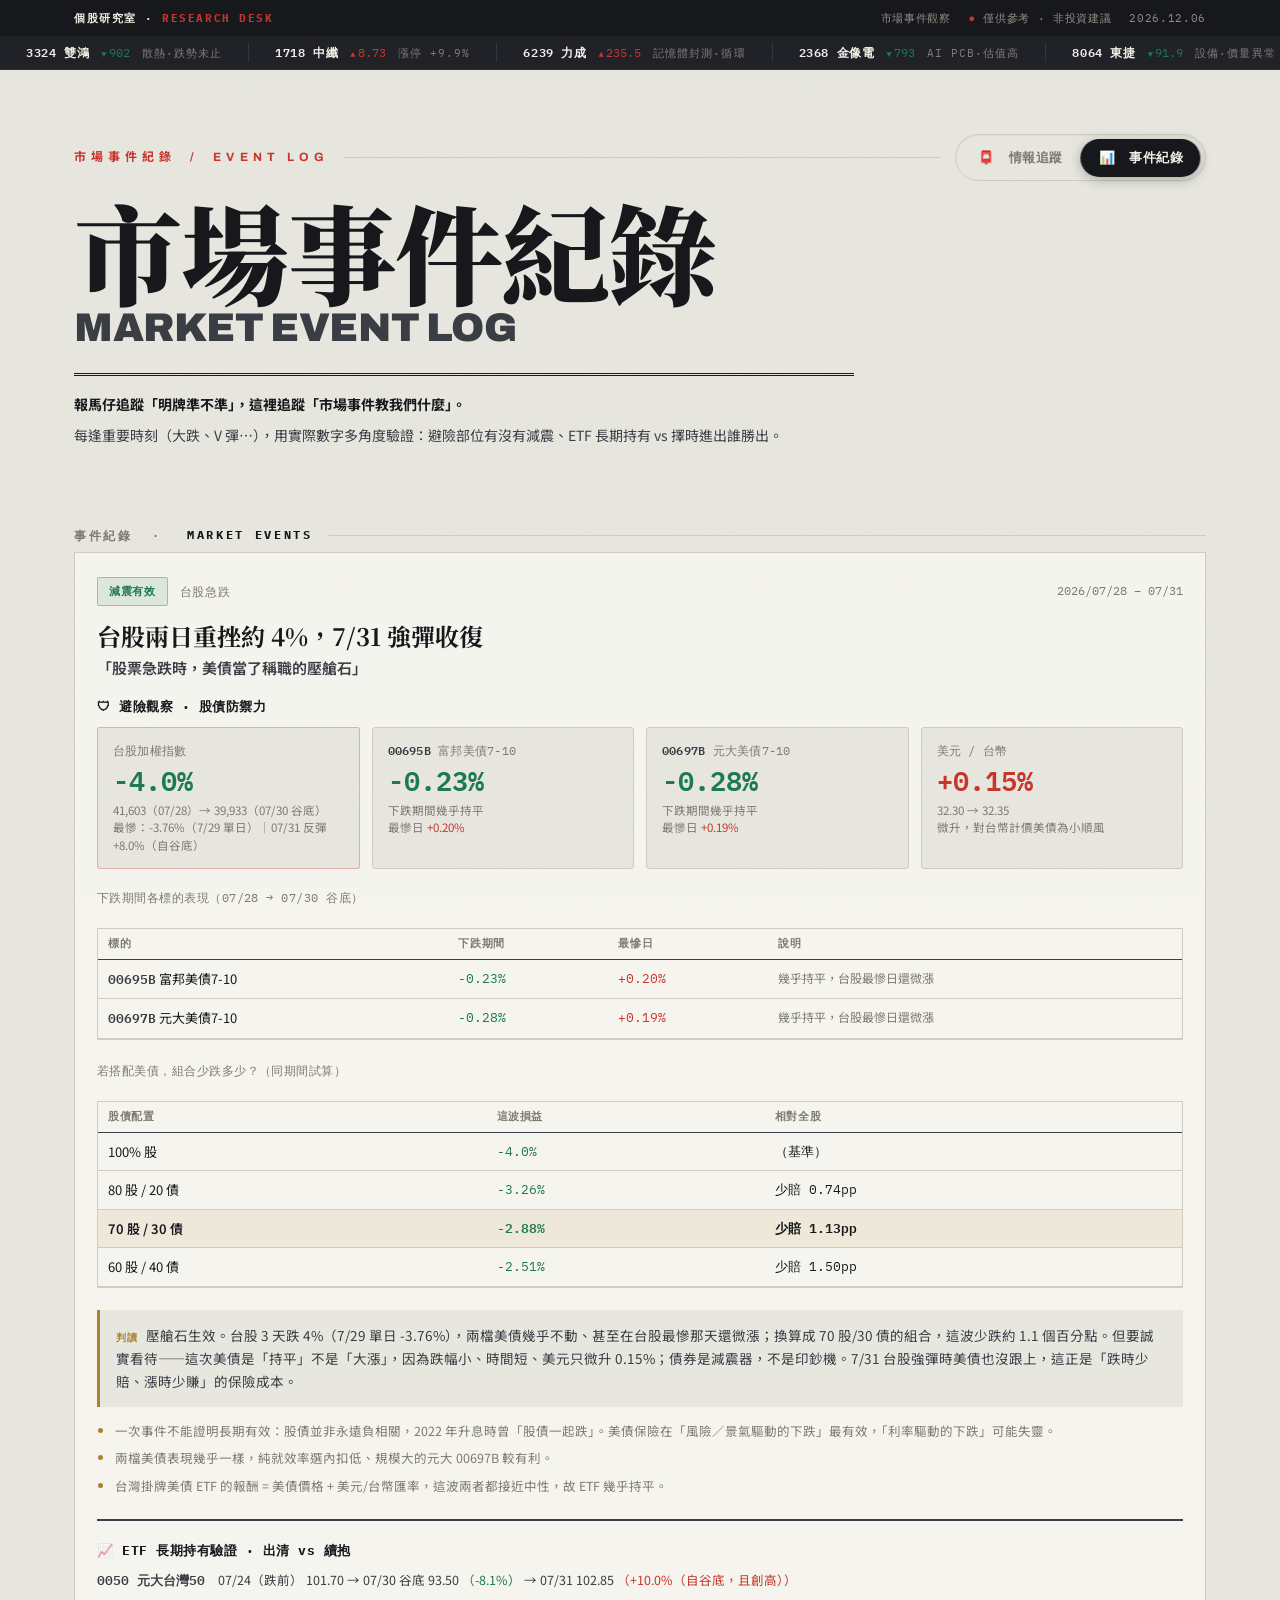
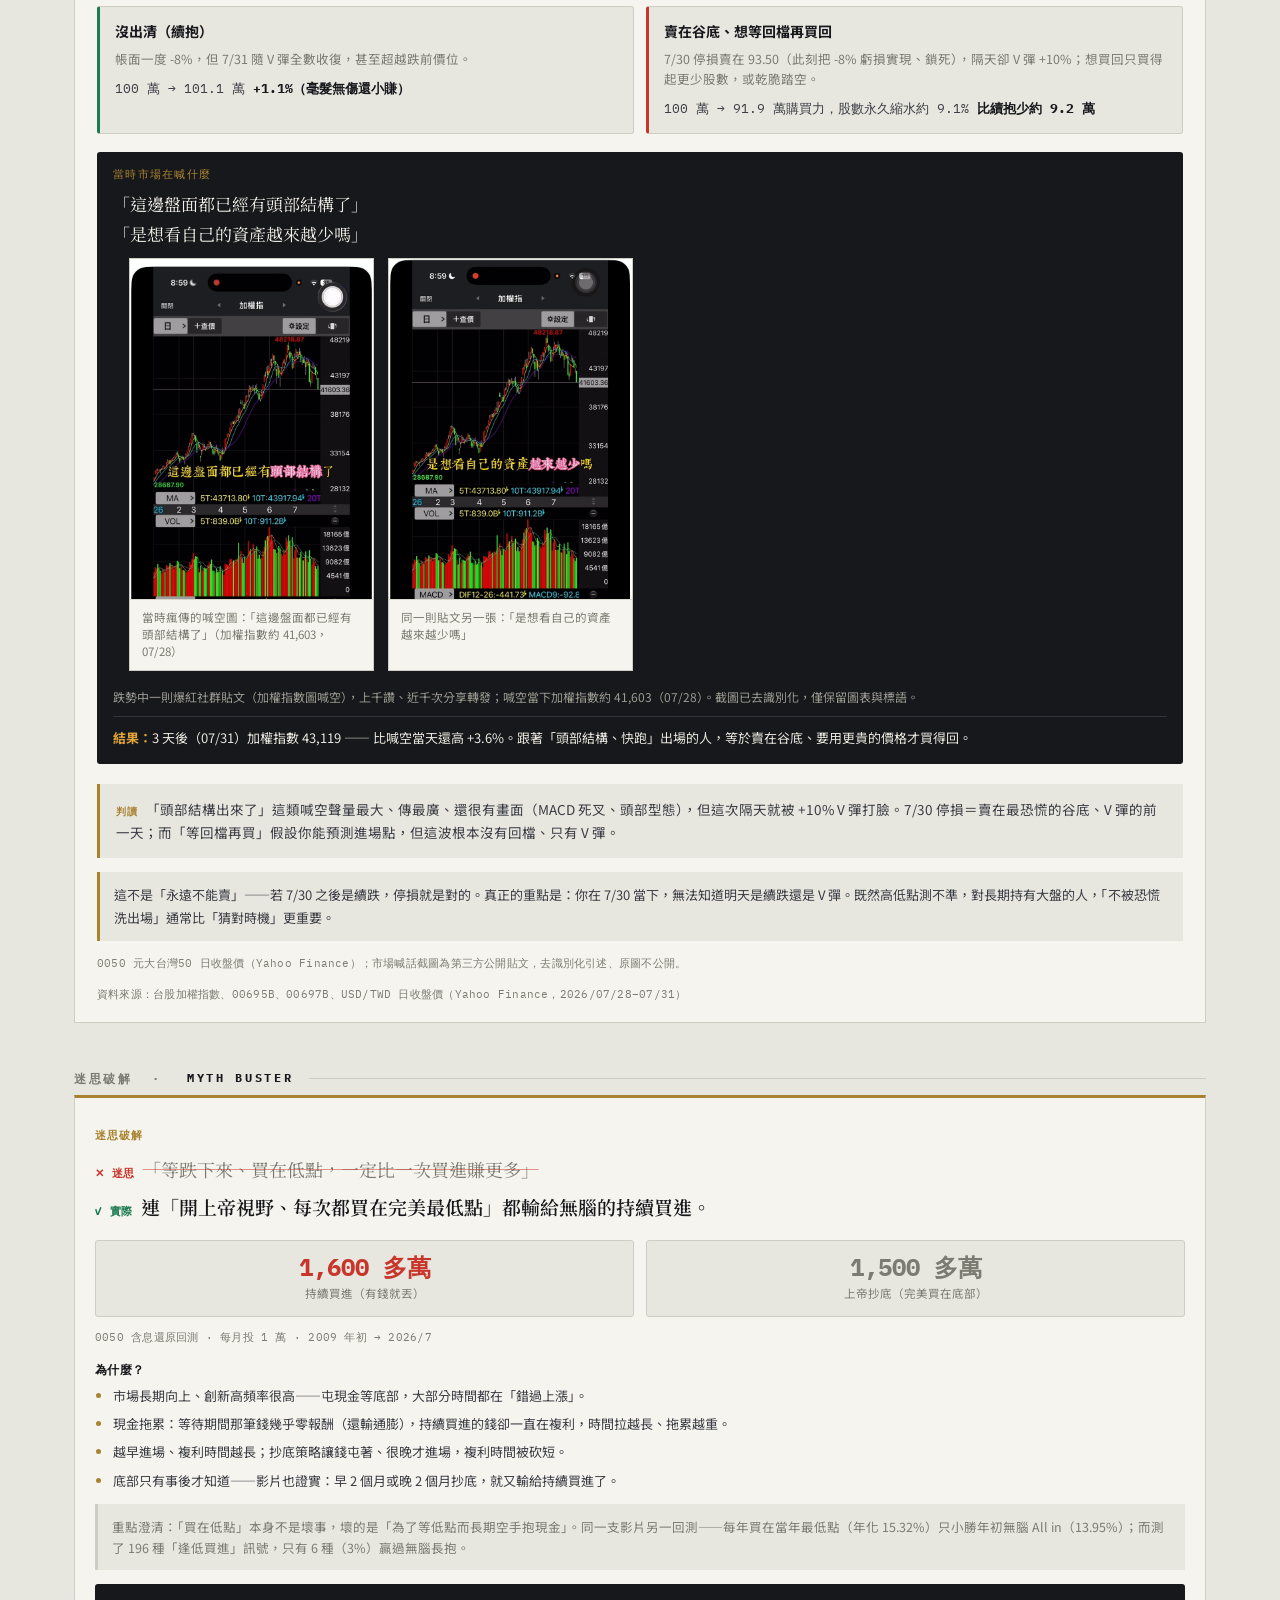
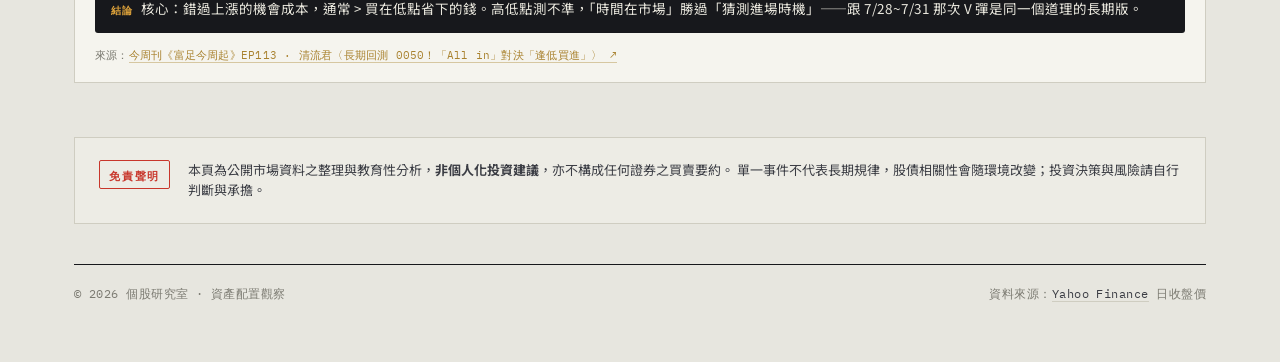
==== commit d79188dd: "toggle 重構：內嵌 kick 行尾、自動置中平行；窄螢幕縮成情報/事件 - 改用『toggle 當 kick 行內 flex 子元素』取代絕對定位＋魔術 top，垂直自動與線平行、根除黑橢圓/壓" ====
--- a/docs/events.html
+++ b/docs/events.html
@@ -34,12 +34,13 @@
 
     <!-- masthead -->
     <header class="masthead">
-      <nav class="viewtoggle" data-active="1" aria-label="檢視切換">
-        <span class="viewtoggle__thumb" aria-hidden="true"></span>
-        <a href="index.html" class="viewtoggle__opt">📮 情報追蹤</a>
-        <a href="events.html" class="viewtoggle__opt is-active">📊 事件紀錄</a>
-      </nav>
-      <div class="masthead__kick">市場事件紀錄 &nbsp;/&nbsp; Event Log</div>
+      <div class="masthead__kick">市場事件紀錄 &nbsp;/&nbsp; Event Log<span class="masthead__rule" aria-hidden="true"></span>
+        <nav class="viewtoggle" data-active="1" aria-label="檢視切換">
+          <span class="viewtoggle__thumb" aria-hidden="true"></span>
+          <a href="index.html" class="viewtoggle__opt">📮&nbsp;<span class="lbl-full">情報追蹤</span><span class="lbl-short">情報</span></a>
+          <a href="events.html" class="viewtoggle__opt is-active">📊&nbsp;<span class="lbl-full">事件紀錄</span><span class="lbl-short">事件</span></a>
+        </nav>
+      </div>
       <h1 class="masthead__title">
         市場事件紀錄
         <span class="en">MARKET&nbsp;EVENT&nbsp;LOG</span>
--- a/docs/assets/style.css
+++ b/docs/assets/style.css
@@ -119,9 +119,9 @@
   font-family: var(--disp);
   font-weight: 700; font-size: 12px; letter-spacing: .42em;
   text-transform: uppercase; color: var(--rise);
-  display: flex; align-items: center; gap: 14px;
-}
-.masthead__kick::after { content: ""; height: 1px; flex: 1; background: var(--line); }
+  display: flex; align-items: center; flex-wrap: wrap; gap: 10px 14px;
+}
+.masthead__rule { flex: 1 1 30px; min-width: 24px; height: 1px; background: var(--line); }
 .masthead__title {
   font-family: var(--serif); font-weight: 900;
   font-size: clamp(46px, 9vw, 108px);
@@ -554,12 +554,13 @@
 /* ============================================================
    SUB-NAV + HEDGE WATCH（避險觀察站）
    ============================================================ */
-/* view toggle — segmented switch, floats top-right of the masthead */
+/* view toggle — segmented switch, sits inline at the right end of the kick line */
 .viewtoggle {
-  position: absolute; top: 58px; right: 0; z-index: 3;
+  position: relative; flex: none; z-index: 3;
   display: inline-flex; padding: 4px;
   background: var(--paper); border: 1px solid var(--line); border-radius: 999px;
   box-shadow: inset 0 1px 2px rgba(0,0,0,.05);
+  letter-spacing: normal; text-transform: none;
 }
 .viewtoggle__opt {
   position: relative; z-index: 1; min-width: 112px; justify-content: center;
@@ -584,12 +585,14 @@
   60%  { transform: translateX(var(--x)) scale(1.06); opacity: 1; }
   100% { transform: translateX(var(--x)) scale(1); opacity: 1; }
 }
-@media (max-width: 820px) {
-  /* not enough room beside the big title — drop back into flow, stay compact (not full-width) */
-  .viewtoggle { position: static; margin: 4px 0 20px; }
-}
-@media (max-width: 620px) {
-  .viewtoggle__opt { min-width: 92px; padding: 8px 12px; font-size: 12.5px; }
+.viewtoggle .lbl-short { display: none; }
+
+/* narrow: shorten labels to 情報／事件 so the toggle stays inline on the kick line;
+   if it still doesn't fit, .masthead__kick { flex-wrap } lets it drop to its own line */
+@media (max-width: 600px) {
+  .viewtoggle__opt { min-width: 72px; padding: 8px 13px; font-size: 12.5px; }
+  .viewtoggle .lbl-full { display: none; }
+  .viewtoggle .lbl-short { display: inline; }
 }
 
 .hedge-list { display: flex; flex-direction: column; gap: 30px; margin-top: 8px; }
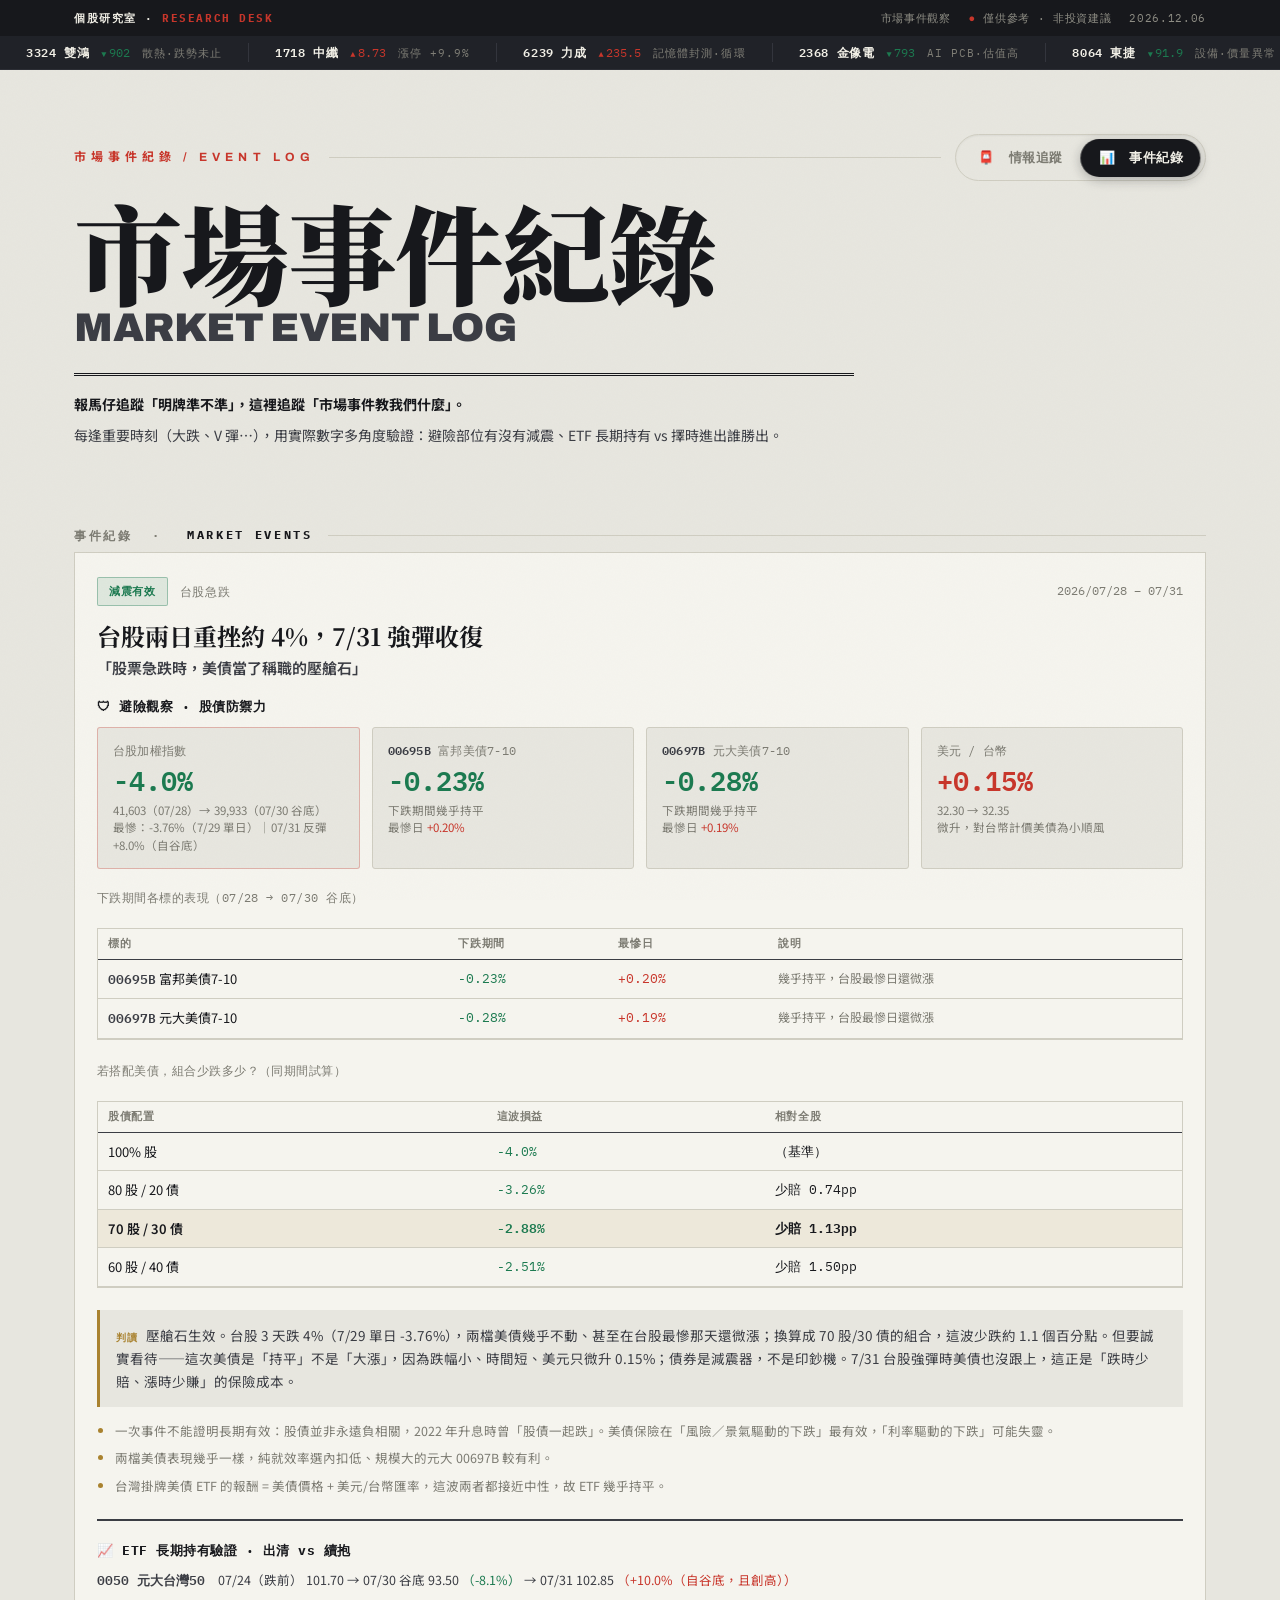
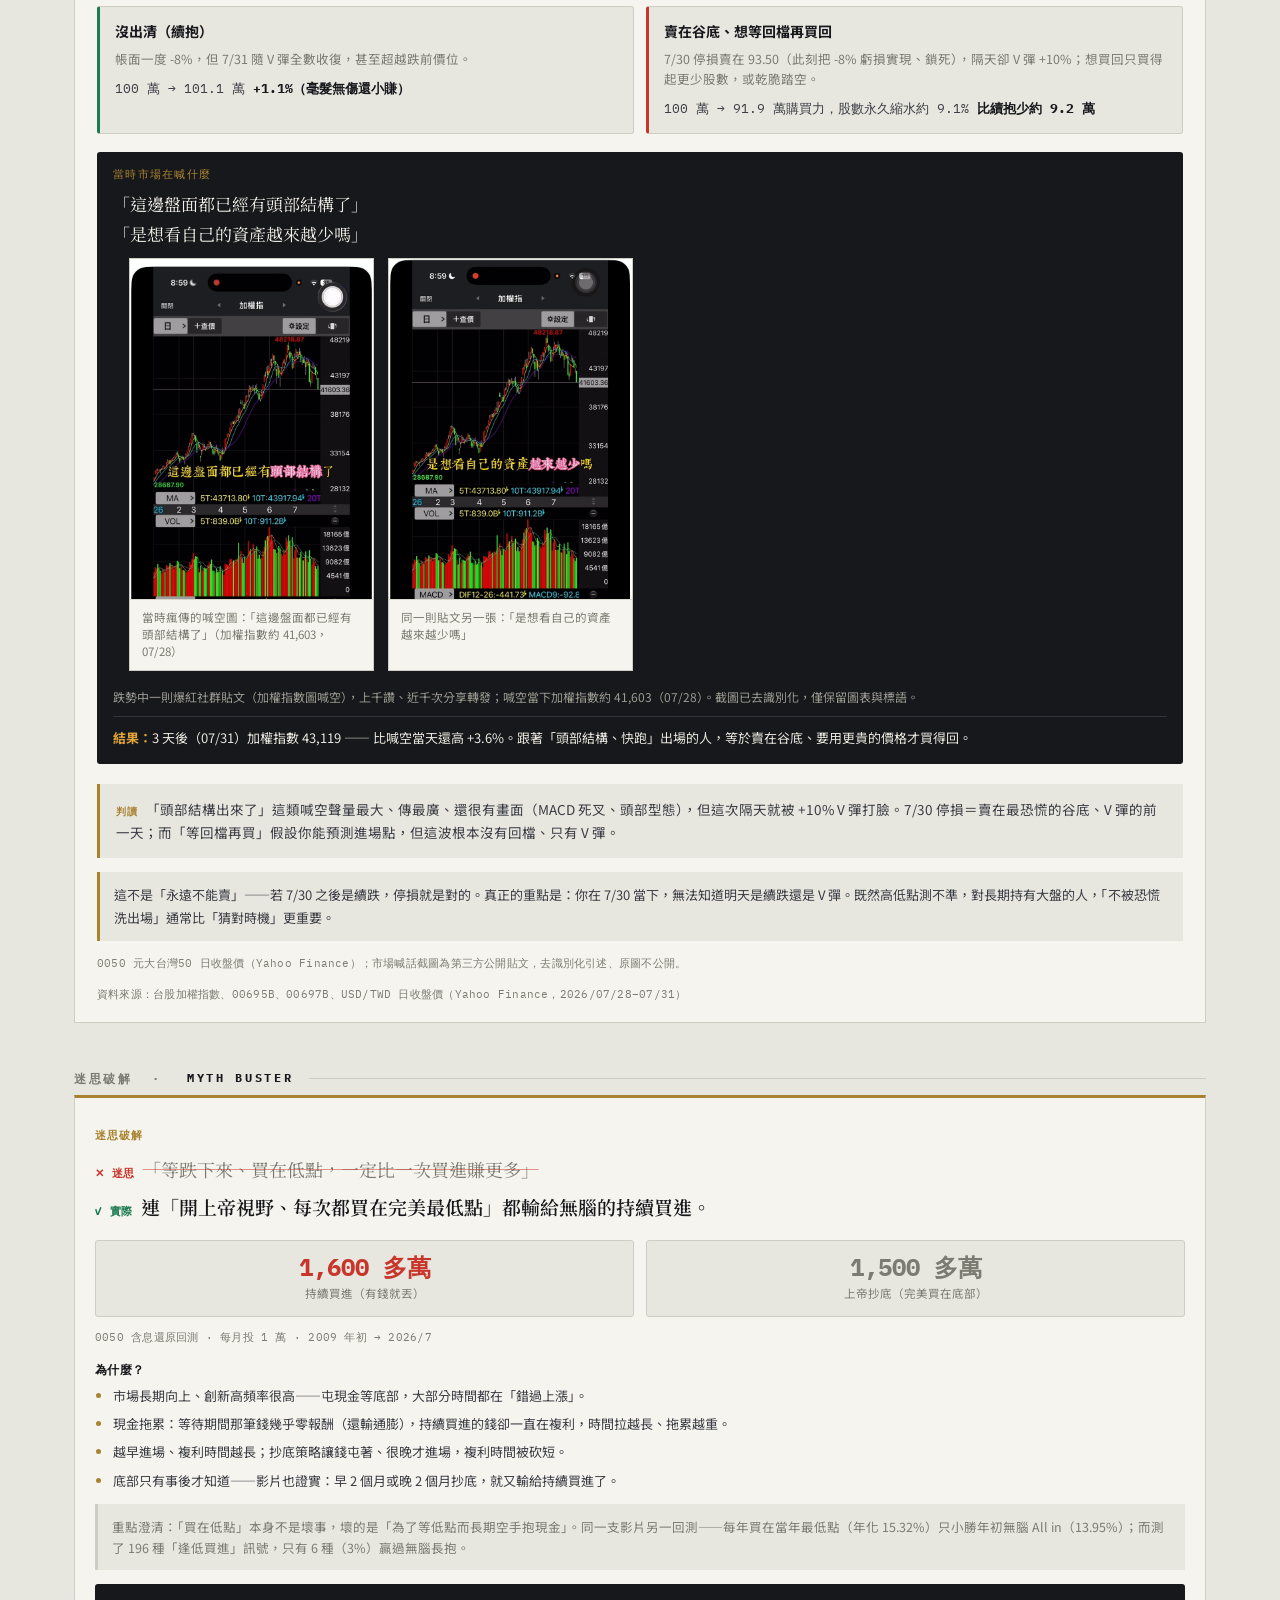
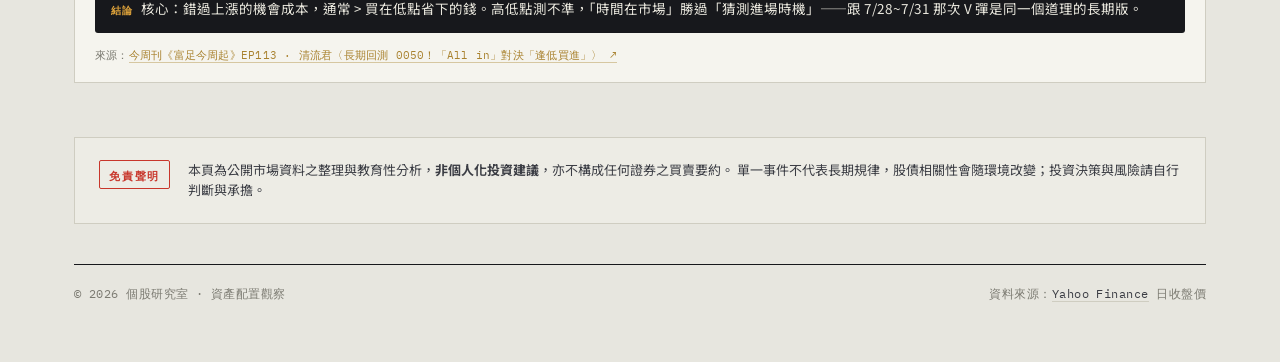
==== commit a3959b67: "手機端 toggle 不再換到下一行：窄螢幕隱藏 kick 英文標語騰空間 - kick 文字拆成中文(.kicktext)＋英文(.kicken) - ≤600px 隱藏英文『/ Tip Track" ====
--- a/docs/events.html
+++ b/docs/events.html
@@ -34,7 +34,7 @@
 
     <!-- masthead -->
     <header class="masthead">
-      <div class="masthead__kick">市場事件紀錄 &nbsp;/&nbsp; Event Log<span class="masthead__rule" aria-hidden="true"></span>
+      <div class="masthead__kick"><span class="kicktext">市場事件紀錄<span class="kicken">&nbsp;/&nbsp;Event&nbsp;Log</span></span><span class="masthead__rule" aria-hidden="true"></span>
         <nav class="viewtoggle" data-active="1" aria-label="檢視切換">
           <span class="viewtoggle__thumb" aria-hidden="true"></span>
           <a href="index.html" class="viewtoggle__opt">📮&nbsp;<span class="lbl-full">情報追蹤</span><span class="lbl-short">情報</span></a>
--- a/docs/assets/style.css
+++ b/docs/assets/style.css
@@ -587,12 +587,14 @@
 }
 .viewtoggle .lbl-short { display: none; }
 
-/* narrow: shorten labels to 情報／事件 so the toggle stays inline on the kick line;
-   if it still doesn't fit, .masthead__kick { flex-wrap } lets it drop to its own line */
+/* narrow: shorten labels to 情報／事件 AND hide the english kick tagline so the
+   toggle keeps its place on the kick line instead of wrapping below */
 @media (max-width: 600px) {
-  .viewtoggle__opt { min-width: 72px; padding: 8px 13px; font-size: 12.5px; }
+  .viewtoggle__opt { min-width: 68px; padding: 8px 12px; font-size: 12.5px; }
   .viewtoggle .lbl-full { display: none; }
   .viewtoggle .lbl-short { display: inline; }
+  .kicken { display: none; }
+  .masthead__kick { letter-spacing: .16em; }
 }
 
 .hedge-list { display: flex; flex-direction: column; gap: 30px; margin-top: 8px; }
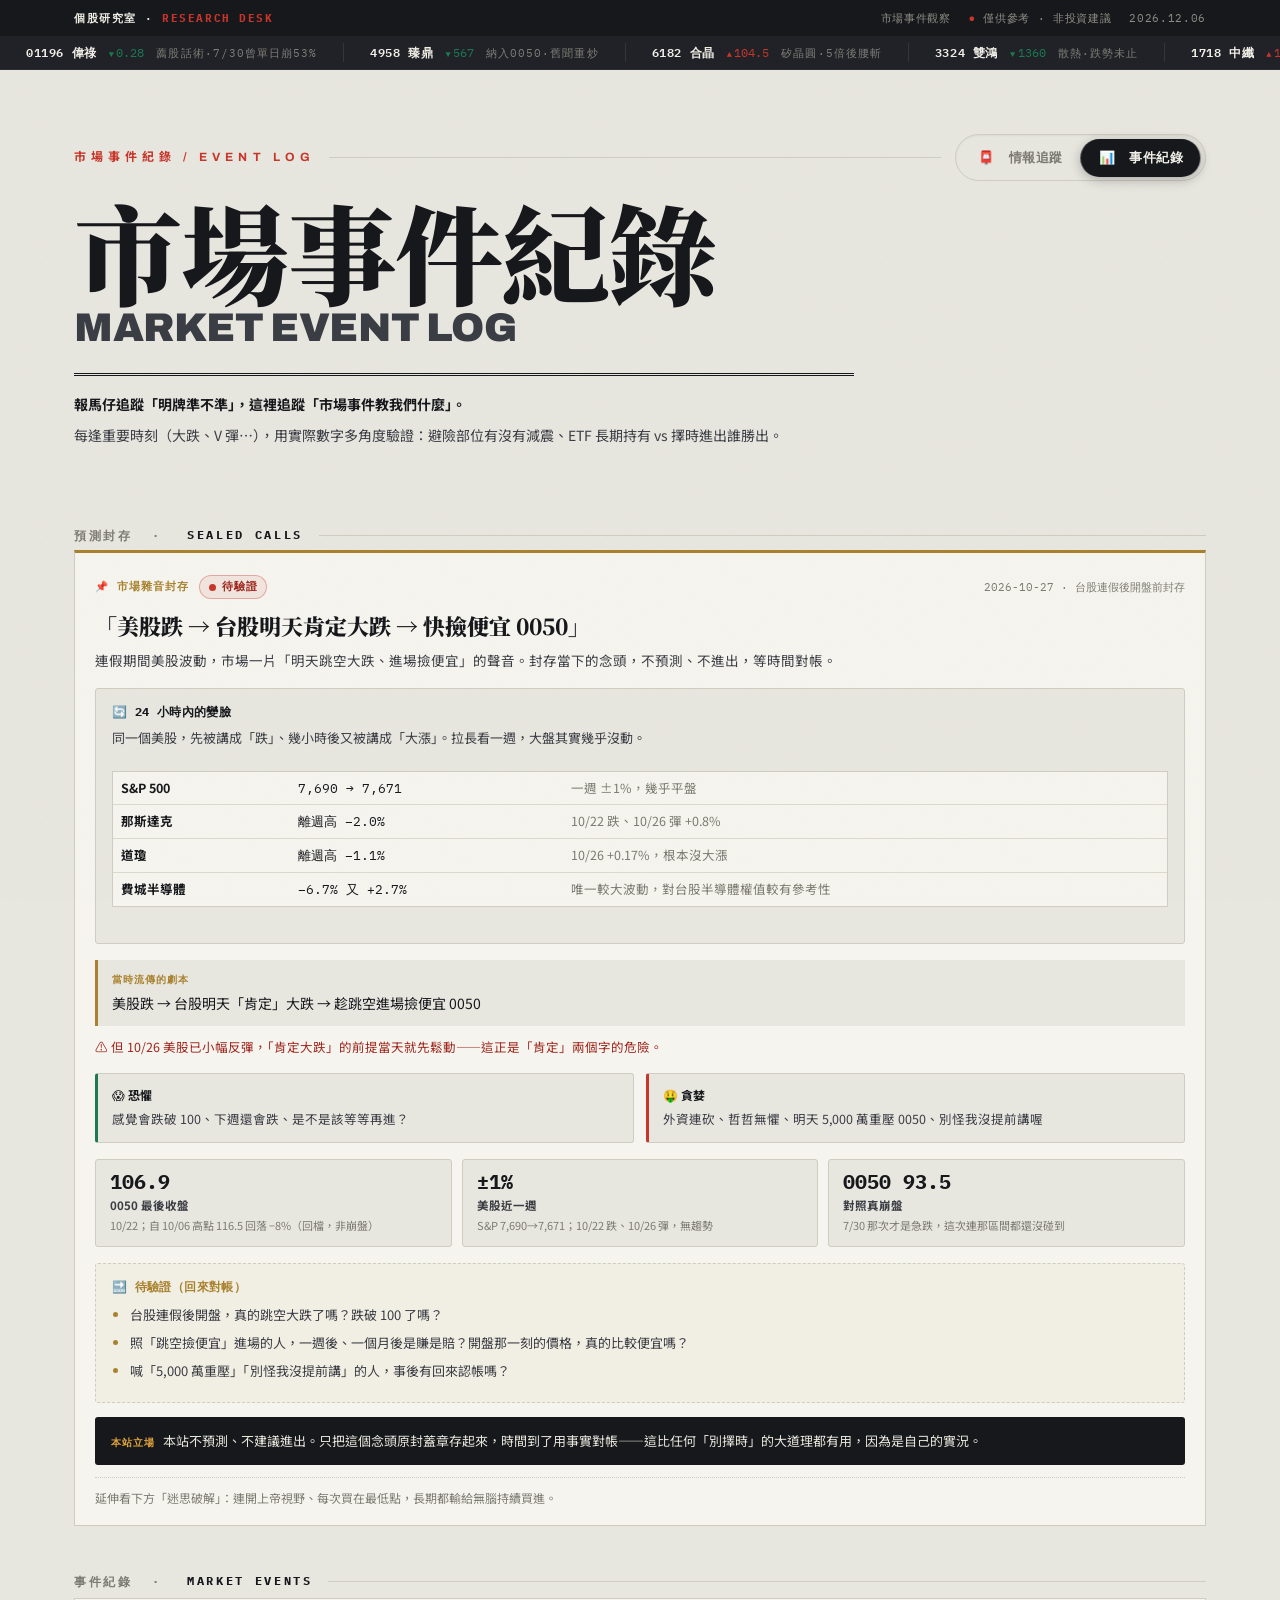
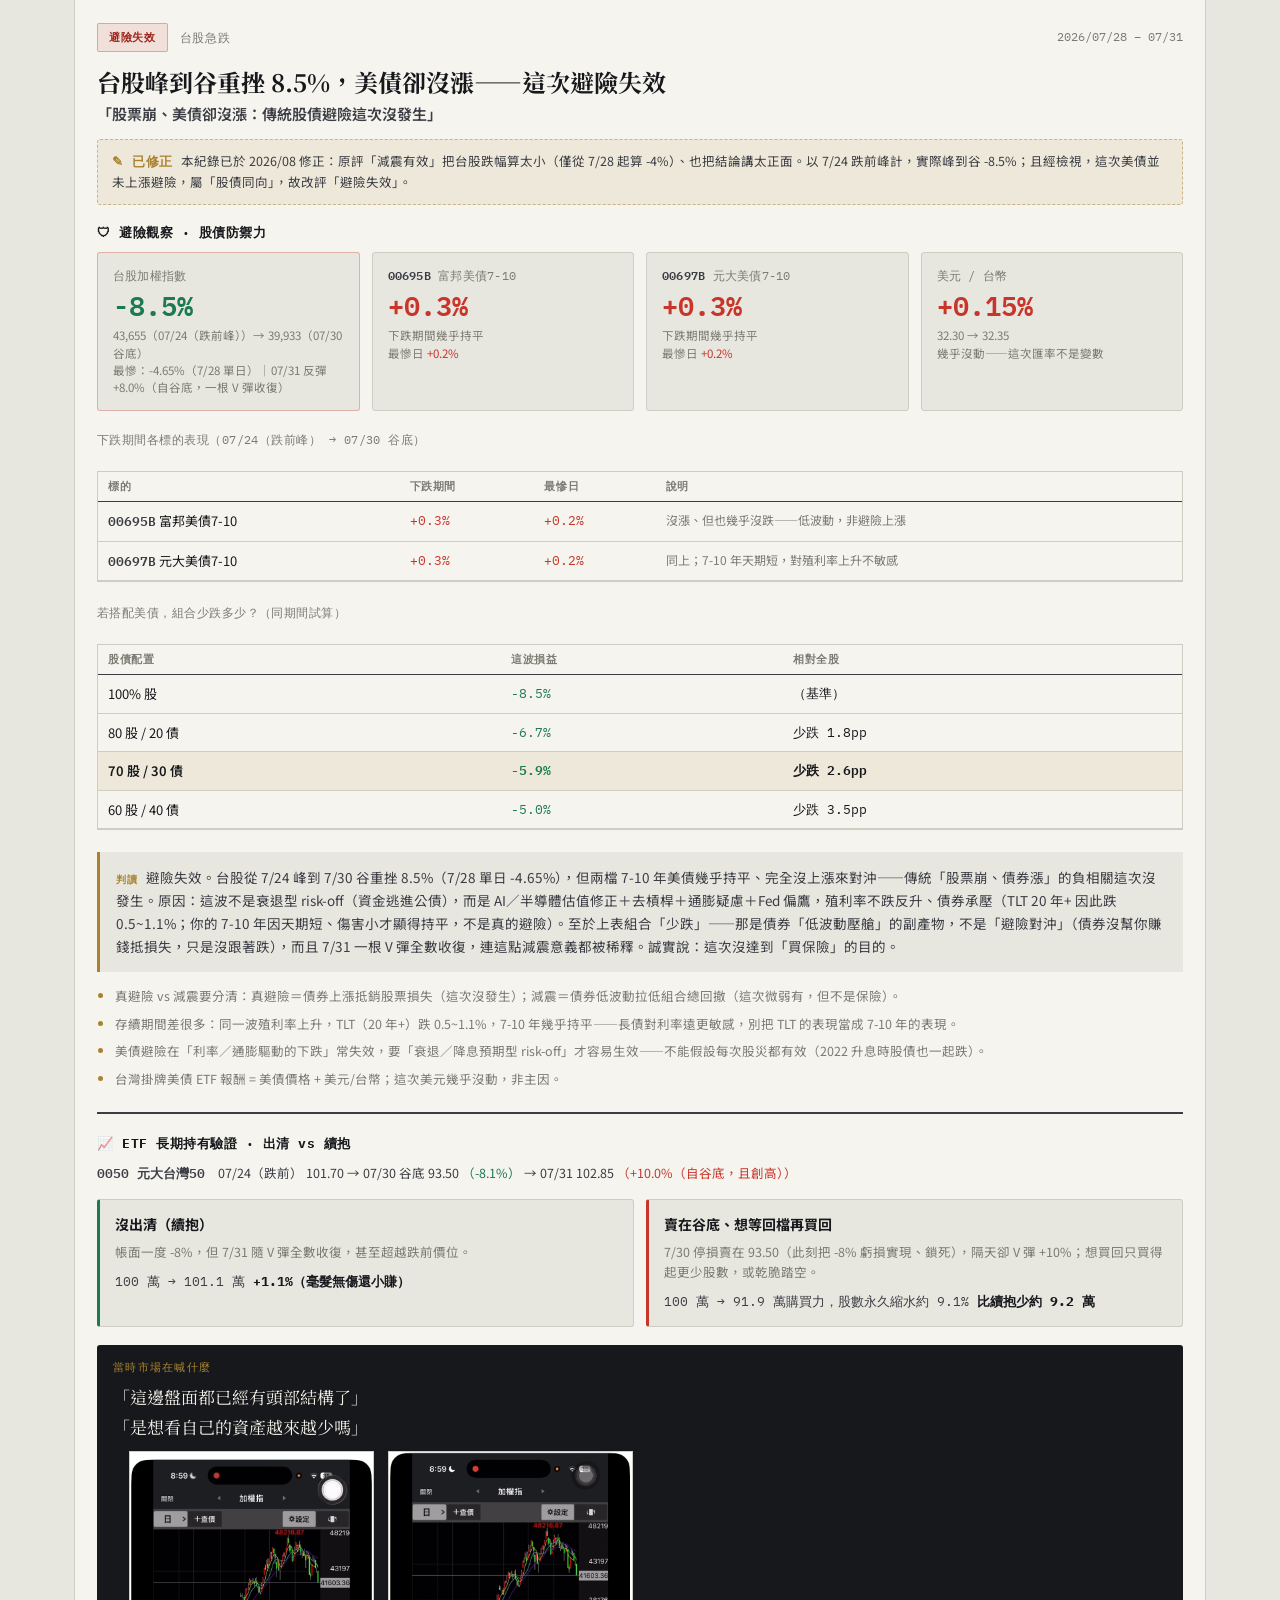
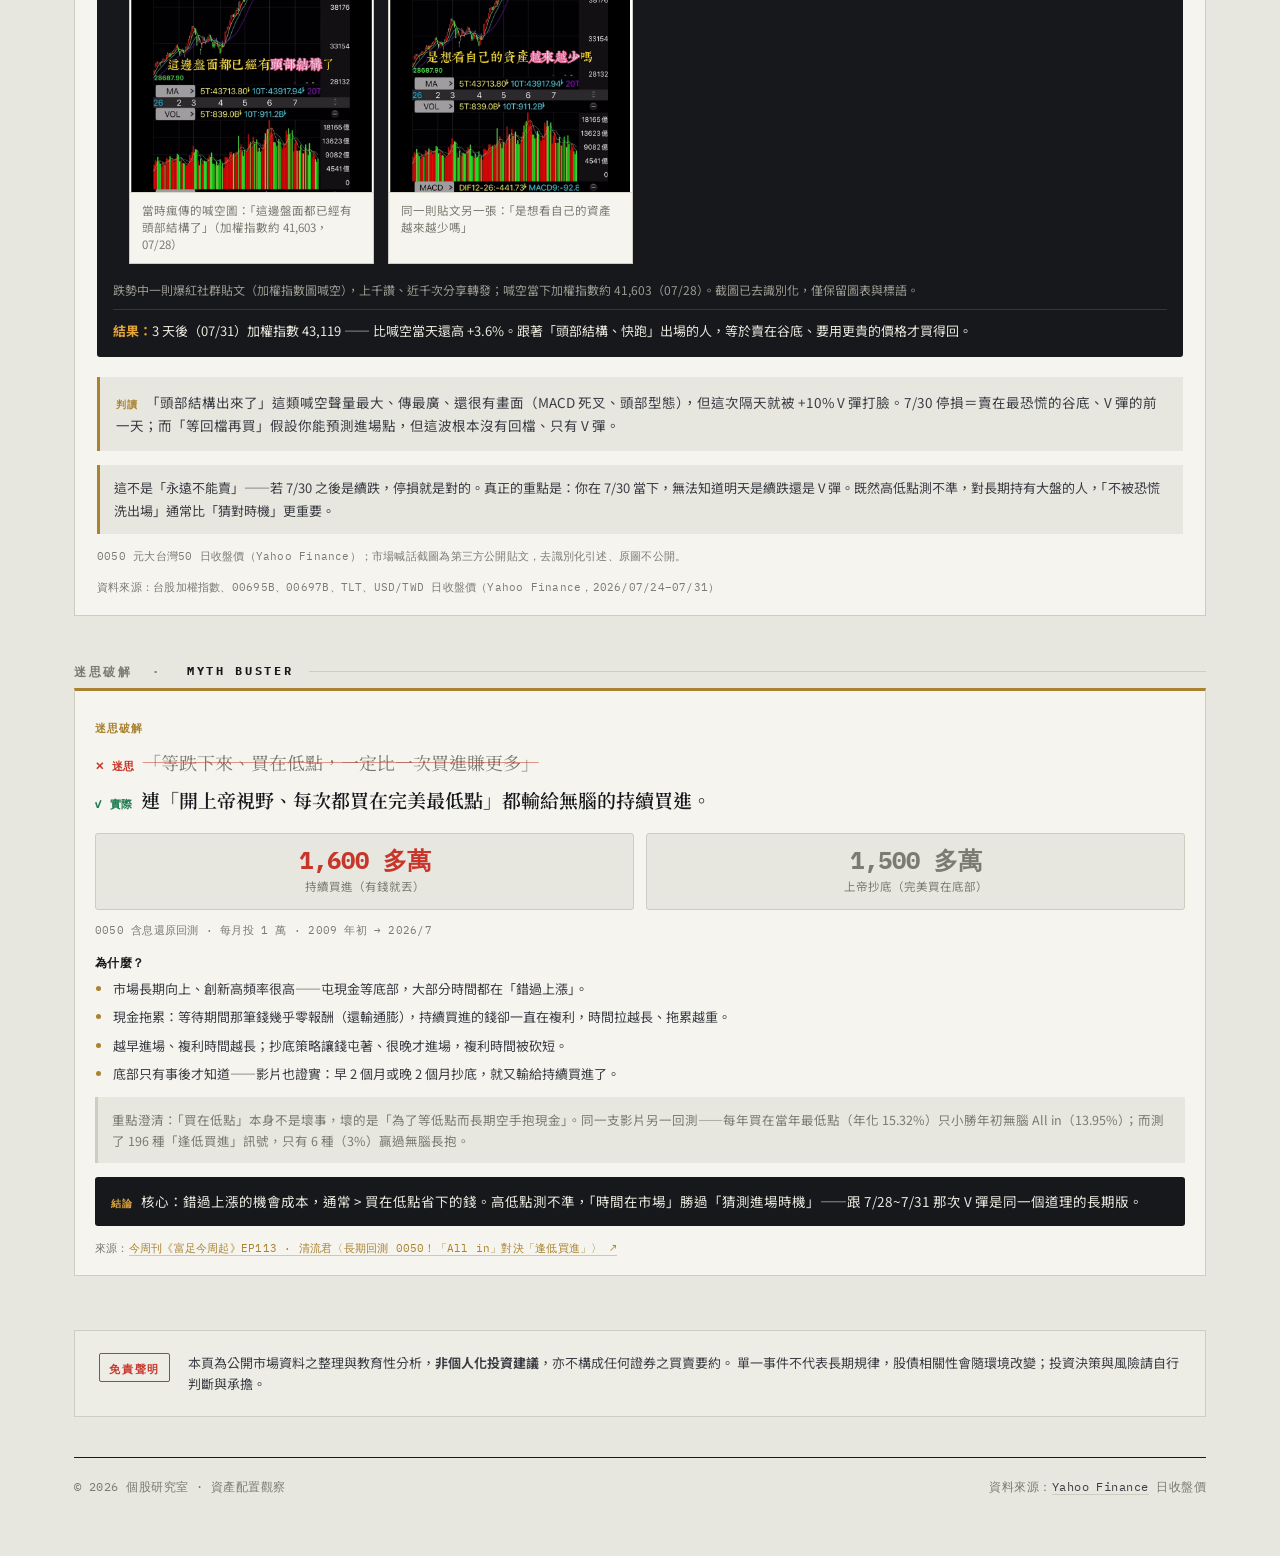
==== commit 97341ae5: "市場事件紀錄新增「預測封存」區塊（首筆 2026-10-27） 新類型，與避險事件分開：封存一個會被事實驗證的市場念頭，待驗證→ 事後對帳。首筆記錄連假後開盤前的「美股跌→台股明天肯定大跌→撿便宜 0" ====
--- a/docs/events.html
+++ b/docs/events.html
@@ -51,6 +51,12 @@
       </div>
     </header>
 
+    <!-- prediction seals (live, falsifiable) -->
+    <div class="slabel">預測封存 &nbsp;·&nbsp; <b>SEALED CALLS</b></div>
+    <section class="seal-list" id="seal-list">
+      <!-- populated by app.js -->
+    </section>
+
     <!-- market events -->
     <div class="slabel">事件紀錄 &nbsp;·&nbsp; <b>MARKET EVENTS</b></div>
     <section class="hedge-list" id="hedge-list">
--- a/docs/assets/style.css
+++ b/docs/assets/style.css
@@ -577,13 +577,19 @@
   --x: 0; background: var(--plate); border-radius: 999px;
   box-shadow: 0 3px 12px rgba(23,24,28,.28);
   transform: translateX(var(--x));
-  animation: toggleIn .5s cubic-bezier(.34,1.56,.64,1) both;
+  animation: toggleIn .5s cubic-bezier(.34,1.56,.64,1) both,
+             breathe 3.6s ease-in-out .55s infinite;
 }
 .viewtoggle[data-active="1"] .viewtoggle__thumb { --x: 100%; }
 @keyframes toggleIn {
   0%   { transform: translateX(var(--x)) scale(.72); opacity: 0; }
   60%  { transform: translateX(var(--x)) scale(1.06); opacity: 1; }
   100% { transform: translateX(var(--x)) scale(1); opacity: 1; }
+}
+/* breathing halo on the active segment — soft ember glow that pulses in/out */
+@keyframes breathe {
+  0%, 100% { box-shadow: 0 3px 12px rgba(23,24,28,.28), 0 0 0 0 rgba(200,54,43,0); }
+  50%      { box-shadow: 0 3px 12px rgba(23,24,28,.28), 0 0 16px 1px rgba(200,54,43,.5); }
 }
 .viewtoggle .lbl-short { display: none; }
 
@@ -610,7 +616,13 @@
 .hedge-ev__type { font-family: var(--mono); font-size: 11.5px; color: var(--muted); letter-spacing: .06em; }
 .hedge-ev__period { margin-left: auto; font-size: 12px; color: var(--muted); }
 .hedge-ev__title { font-family: var(--serif); font-size: 24px; line-height: 1.3; margin: 14px 0 6px; color: var(--ink); }
-.hedge-ev__lead { font-size: 15px; color: var(--ink-soft); margin: 0 0 18px; font-weight: 600; }
+.hedge-ev__lead { font-size: 15px; color: var(--ink-soft); margin: 0 0 14px; font-weight: 600; }
+.hedge-correction {
+  margin: 0 0 18px; padding: 11px 14px; font-size: 12.5px; line-height: 1.65;
+  color: var(--ink-soft); background: rgba(169,130,47,.10);
+  border: 1px dashed rgba(169,130,47,.5); border-radius: 3px;
+}
+.hedge-correction__k { color: var(--gold); font-weight: 700; letter-spacing: .04em; margin-right: 8px; }
 
 .hedge-cards { display: grid; grid-template-columns: repeat(auto-fit, minmax(180px, 1fr)); gap: 12px; margin-bottom: 20px; }
 .hedge-card { border: 1px solid var(--line); border-radius: 3px; padding: 14px 15px; background: var(--paper); }
@@ -690,6 +702,77 @@
 .ins .hedge-src { margin-top: 14px; }
 .ins .hedge-src a { color: var(--gold); border-bottom: 1px solid rgba(169,130,47,.4); }
 
+/* ============================================================
+   SEALED CALLS（預測封存 · 待驗證→事後對帳）
+   ============================================================ */
+.seal-list { display: grid; gap: 22px; margin-bottom: 40px; }
+.seal {
+  border: 1px solid var(--line); background: var(--surface);
+  border-top: 3px solid var(--gold);
+  padding: 22px 20px 18px; position: relative;
+}
+.seal.is-resolved { border-top-color: var(--fall); }
+.seal__bar { display: flex; align-items: center; flex-wrap: wrap; gap: 10px; margin-bottom: 12px; }
+.seal__tag { font-family: var(--mono); font-size: 10.5px; font-weight: 700; letter-spacing: .1em; color: var(--gold); text-transform: uppercase; }
+.seal__status {
+  display: inline-flex; align-items: center; gap: 6px;
+  font-family: var(--mono); font-size: 10.5px; font-weight: 700; letter-spacing: .06em;
+  padding: 3px 9px; border-radius: 999px; border: 1px solid;
+}
+.seal__status--live { color: var(--rise-deep); background: rgba(200,54,43,.08); border-color: rgba(200,54,43,.35); }
+.seal__status--done { color: var(--fall); background: rgba(28,122,80,.10); border-color: rgba(28,122,80,.35); }
+.seal__pulse { width: 7px; height: 7px; border-radius: 50%; background: var(--rise); box-shadow: 0 0 0 0 rgba(200,54,43,.5); animation: sealPulse 2s ease-out infinite; }
+@keyframes sealPulse {
+  0%   { box-shadow: 0 0 0 0 rgba(200,54,43,.5); }
+  70%  { box-shadow: 0 0 0 7px rgba(200,54,43,0); }
+  100% { box-shadow: 0 0 0 0 rgba(200,54,43,0); }
+}
+.seal__date { font-size: 11px; color: var(--muted); margin-left: auto; }
+.seal__title { font-family: var(--serif); font-weight: 900; font-size: 22px; line-height: 1.35; color: var(--ink); margin: 0 0 8px; }
+.seal__lead { font-size: 13.5px; line-height: 1.7; color: var(--ink-soft); margin: 0 0 16px; }
+
+.seal-flip { border: 1px solid var(--line); background: var(--paper); border-radius: 3px; padding: 14px 16px; margin-bottom: 16px; }
+.seal-flip__k { font-family: var(--mono); font-size: 12px; font-weight: 700; color: var(--ink); letter-spacing: .03em; margin-bottom: 6px; }
+.seal-flip__t { font-size: 13px; line-height: 1.7; color: var(--ink-soft); margin: 0 0 10px; }
+.seal-tbl { width: 100%; border-collapse: collapse; font-size: 12.5px; }
+.seal-tbl td { padding: 7px 8px; border-bottom: 1px solid var(--line-soft); vertical-align: top; }
+.seal-tbl tr:last-child td { border-bottom: none; }
+.seal-tbl td:first-child { font-weight: 700; color: var(--ink); white-space: nowrap; }
+.seal-note { color: var(--muted); }
+
+.seal-narr { font-size: 14px; line-height: 1.6; color: var(--ink); background: var(--paper); border-left: 3px solid var(--gold); padding: 12px 14px; margin-bottom: 10px; }
+.seal-narr__k { display: block; font-size: 10px; letter-spacing: .1em; text-transform: uppercase; color: var(--gold); font-weight: 700; margin-bottom: 4px; }
+.seal-crack { font-size: 12.5px; line-height: 1.7; color: var(--rise-deep); margin: 0 0 16px; }
+
+.seal-noises { display: grid; grid-template-columns: 1fr 1fr; gap: 12px; margin-bottom: 16px; }
+.seal-noise { border: 1px solid var(--line); border-radius: 3px; padding: 12px 14px; background: var(--paper); }
+.seal-noise--fear { border-left: 3px solid var(--fall); }
+.seal-noise--greed { border-left: 3px solid var(--rise); }
+.seal-noise__k { font-size: 12px; font-weight: 700; color: var(--ink); margin-bottom: 5px; }
+.seal-noise__t { font-size: 12.5px; line-height: 1.65; color: var(--ink-soft); }
+
+.seal-anchors { display: grid; grid-template-columns: repeat(auto-fit, minmax(160px, 1fr)); gap: 10px; margin-bottom: 16px; }
+.seal-anchor { border: 1px solid var(--line); border-radius: 3px; padding: 12px 14px; background: var(--paper); }
+.seal-anchor__v { font-size: 20px; font-weight: 700; line-height: 1; color: var(--ink); margin-bottom: 5px; }
+.seal-anchor__k { font-size: 11.5px; font-weight: 700; color: var(--ink-soft); margin-bottom: 3px; }
+.seal-anchor__n { font-size: 11px; color: var(--muted); line-height: 1.5; }
+
+.seal-watch { border: 1px dashed var(--line); border-radius: 3px; padding: 14px 16px; margin-bottom: 14px; background: rgba(169,130,47,.05); }
+.seal-watch__k { font-family: var(--mono); font-size: 12px; font-weight: 700; color: var(--gold); letter-spacing: .03em; margin-bottom: 8px; }
+.seal-watch ul { margin: 0; padding-left: 18px; }
+.seal-watch li { font-size: 13px; color: var(--ink-soft); line-height: 1.7; margin-bottom: 6px; }
+.seal-watch li::marker { color: var(--gold); }
+
+.seal-stance { padding: 13px 16px; background: var(--plate); border-radius: 3px; font-size: 13px; line-height: 1.7; color: #E9E7DD; margin-bottom: 12px; }
+.seal-stance__k { display: inline-block; font-size: 10px; letter-spacing: .1em; text-transform: uppercase; color: #E0A43B; margin-right: 8px; font-weight: 700; }
+
+.seal-res { border: 1px solid rgba(28,122,80,.35); background: rgba(28,122,80,.07); border-radius: 3px; padding: 14px 16px; margin-bottom: 12px; }
+.seal-res__k { font-size: 12px; font-weight: 700; color: var(--fall); margin-bottom: 6px; letter-spacing: .03em; }
+.seal-res__out { font-size: 13.5px; line-height: 1.7; color: var(--ink); }
+.seal-res__lesson { font-size: 12.5px; line-height: 1.7; color: var(--ink-soft); margin: 8px 0 0; }
+
+.seal-rel { font-size: 12px; color: var(--muted); line-height: 1.6; margin: 0; padding-top: 10px; border-top: 1px dotted var(--line); }
+
 @media (max-width: 620px) {
   .hedge-ev { padding: 20px 16px 16px; }
   .hedge-ev__title { font-size: 20px; }
@@ -697,10 +780,33 @@
   .tim-quote { font-size: 15px; }
   .ins__myth { font-size: 16px; }
   .ins__real { font-size: 17px; }
+  .seal { padding: 20px 16px 16px; }
+  .seal__title { font-size: 19px; }
+  .seal__date { margin-left: 0; width: 100%; }
+  .seal-noises { grid-template-columns: 1fr; }
 }
 
 /* reduced motion */
+/* ============================================================
+   SOFT PAGE TRANSITIONS（頁面之間柔和交叉淡入）
+   ============================================================ */
+@view-transition { navigation: auto; }
+::view-transition-old(root),
+::view-transition-new(root) {
+  animation-duration: .5s;
+  animation-timing-function: cubic-bezier(.4, 0, .2, 1);
+}
+/* fallback：不支援跨頁 View Transition 的瀏覽器，改用整頁淡入 */
+@keyframes pageIn { from { opacity: 0; } to { opacity: 1; } }
+@supports not (view-transition-name: none) {
+  .wrap { animation: pageIn .5s ease both; }
+}
+
 @media (prefers-reduced-motion: reduce) {
   * { animation: none !important; transition: none !important; }
   .file { opacity: 1; transform: none; }
-}
+  .wrap { animation: none !important; }
+  ::view-transition-group(*),
+  ::view-transition-old(*),
+  ::view-transition-new(*) { animation: none !important; }
+}
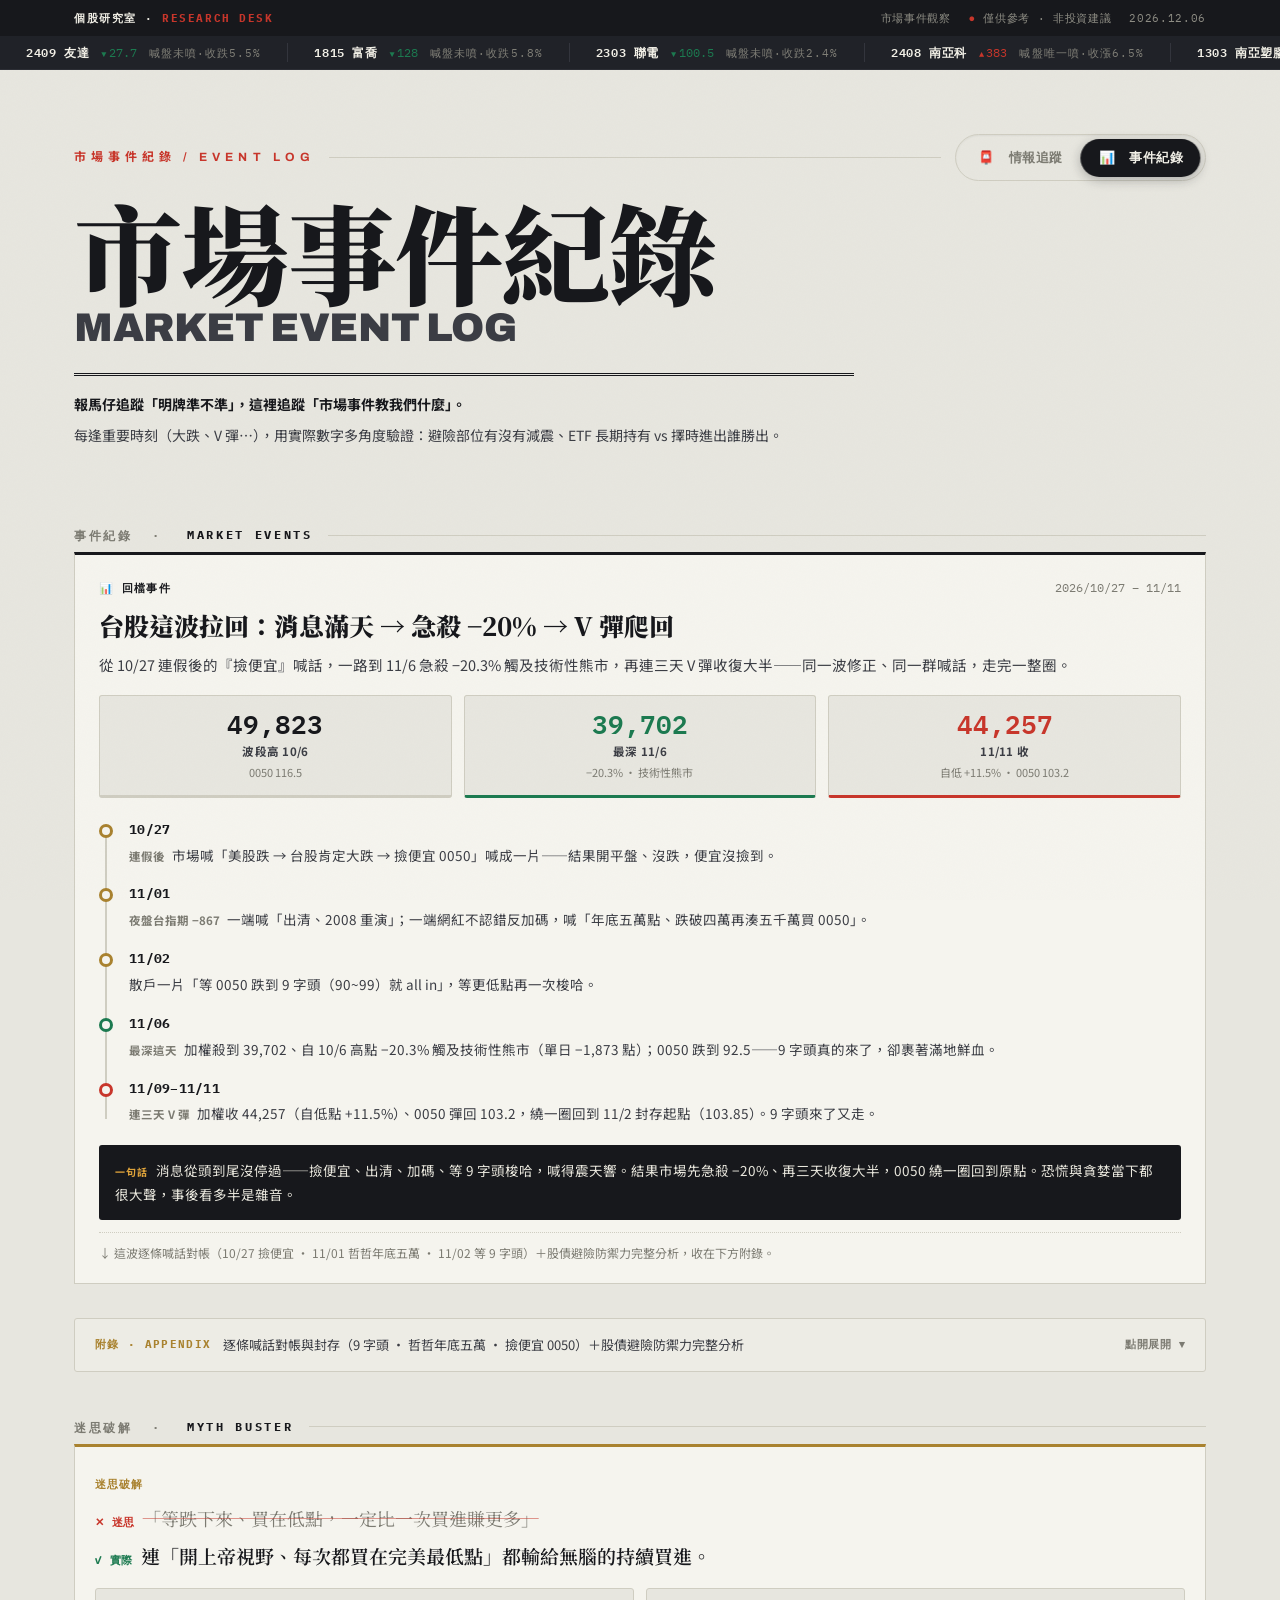
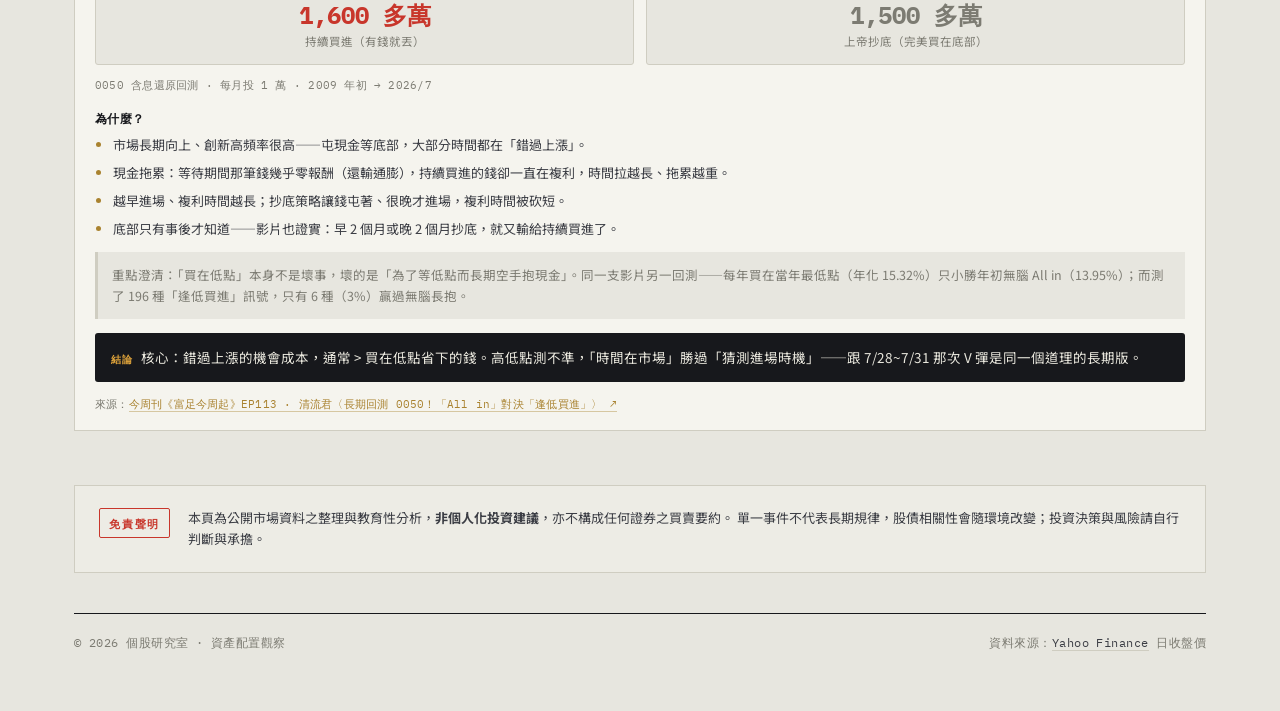
==== commit 3fef4a7c: "事件頁改版：單純事件時間軸當主角，封存／避險厚卡收進附錄摺疊 - 新增 event-log.json＋buildEventLog()：以簡單時間軸（10/27 消息→11/6 急殺 −20%→11/1" ====
--- a/docs/events.html
+++ b/docs/events.html
@@ -51,17 +51,33 @@
       </div>
     </header>
 
-    <!-- prediction seals (live, falsifiable) -->
-    <div class="slabel">預測封存 &nbsp;·&nbsp; <b>SEALED CALLS</b></div>
-    <section class="seal-list" id="seal-list">
+    <!-- event log (simple timeline — primary) -->
+    <div class="slabel">事件紀錄 &nbsp;·&nbsp; <b>MARKET EVENTS</b></div>
+    <section class="eventlog-list" id="eventlog-list">
       <!-- populated by app.js -->
     </section>
 
-    <!-- market events -->
-    <div class="slabel">事件紀錄 &nbsp;·&nbsp; <b>MARKET EVENTS</b></div>
-    <section class="hedge-list" id="hedge-list">
-      <!-- populated by app.js -->
-    </section>
+    <!-- appendix: full reconciliation + hedge analysis (collapsed) -->
+    <details class="appx" id="appx">
+      <summary class="appx__sum">
+        <span class="appx__k">附錄 · APPENDIX</span>
+        <span class="appx__t">逐條喊話對帳與封存（9 字頭 · 哲哲年底五萬 · 撿便宜 0050）＋股債避險防禦力完整分析</span>
+        <span class="appx__hint mono" aria-hidden="true"></span>
+      </summary>
+      <div class="appx__body">
+        <!-- prediction seals (live, falsifiable) -->
+        <div class="slabel">預測封存 &nbsp;·&nbsp; <b>SEALED CALLS</b></div>
+        <section class="seal-list" id="seal-list">
+          <!-- populated by app.js -->
+        </section>
+
+        <!-- hedge defense check -->
+        <div class="slabel">避險防禦力 &nbsp;·&nbsp; <b>HEDGE CHECK</b></div>
+        <section class="hedge-list" id="hedge-list">
+          <!-- populated by app.js -->
+        </section>
+      </div>
+    </details>
 
     <!-- myth busters / knowledge cards -->
     <div class="slabel">迷思破解 &nbsp;·&nbsp; <b>MYTH BUSTER</b></div>
--- a/docs/assets/style.css
+++ b/docs/assets/style.css
@@ -152,6 +152,96 @@
 }
 .slabel::after { content: ""; height: 1px; flex: 1; background: var(--line); }
 .slabel b { color: var(--ink); }
+
+/* 情報追蹤標題列的快速搜尋（內嵌右側，桌機不佔額外高度） */
+.slabel--search::after { display: none; }
+.slabel__t { flex: 0 0 auto; }
+.slabel__rule { height: 1px; flex: 1; background: var(--line); }
+.slabel__count {
+  flex: 0 0 auto; font-size: 11px; font-weight: 600;
+  letter-spacing: .06em; text-transform: none; white-space: nowrap;
+  color: var(--muted);
+}
+.file-search {
+  flex: 0 0 auto; width: 210px; max-width: 46vw;
+  font-family: var(--mono); font-size: 12px; letter-spacing: .04em;
+  text-transform: none; color: var(--ink); background: transparent;
+  border: 1px solid var(--line); border-radius: 999px; padding: 7px 13px;
+  transition: border-color .25s var(--ease);
+}
+.file-search::placeholder { color: var(--muted); letter-spacing: .04em; }
+.file-search:focus { outline: none; border-color: var(--ink); }
+.file-search::-webkit-search-cancel-button { cursor: pointer; }
+
+.file-empty {
+  font-family: var(--mono); font-size: 13px; line-height: 1.75;
+  color: var(--muted); letter-spacing: .02em; padding: 16px 6px 2px;
+}
+.file-empty a { color: var(--ink); text-decoration: underline; text-underline-offset: 3px; }
+.file-empty a:hover { opacity: .7; }
+
+/* 卡片／清單 檢視切換 */
+.viewmode {
+  flex: 0 0 auto; display: inline-flex; align-items: center; gap: 2px;
+  padding: 3px; border: 1px solid var(--line); border-radius: 999px;
+  background: var(--plate-soft, transparent);
+}
+.viewmode__btn {
+  font-family: var(--mono); font-size: 11.5px; font-weight: 600; letter-spacing: .04em;
+  color: var(--muted); background: transparent; border: 0; cursor: pointer;
+  padding: 5px 12px; border-radius: 999px; line-height: 1;
+  transition: color .2s var(--ease), background .2s var(--ease);
+}
+.viewmode__btn:hover { color: var(--ink-soft); }
+.viewmode__btn.is-active { color: #F2F0E7; background: var(--ink); }
+
+/* 清單檢視：一行一檔的密集索引 */
+.filelist { border-top: 1px solid var(--ink); }
+.flrow {
+  display: grid; align-items: center;
+  grid-template-columns: 58px minmax(0, 1fr) auto 52px 92px;
+  gap: 0 14px; padding: 13px 8px 13px 6px;
+  border-bottom: 1px solid var(--line);
+  text-decoration: none; color: var(--ink);
+  transition: background .25s var(--ease), padding-left .25s var(--ease);
+}
+a.flrow:hover { background: var(--plate-soft, rgba(0,0,0,.025)); padding-left: 12px; }
+.flrow--head {
+  padding-top: 10px; padding-bottom: 10px;
+  font-family: var(--mono); font-size: 10.5px; font-weight: 600;
+  letter-spacing: .1em; text-transform: uppercase; color: var(--muted);
+  border-bottom-color: var(--line);
+}
+.fl-tk { font-size: 13px; font-weight: 600; color: var(--ink); white-space: nowrap; }
+.fl-name {
+  min-width: 0; font-size: 14px; color: var(--ink);
+  overflow: hidden; text-overflow: ellipsis; white-space: nowrap;
+}
+.fl-short { font-family: var(--mono); font-size: 11px; color: var(--muted); }
+.fl-badge {
+  display: inline-block; font-family: var(--mono); font-size: 9.5px; font-weight: 600;
+  letter-spacing: .04em; color: var(--muted); border: 1px solid var(--line);
+  border-radius: 4px; padding: 1px 5px; vertical-align: 1px; margin-left: 2px;
+}
+.flrow .verdict { font-size: 10.5px; padding: 3px 9px; gap: 6px; }
+.flrow .verdict::before { width: 6px; height: 6px; }
+.fl-date { font-size: 12px; color: var(--ink-soft); white-space: nowrap; }
+.fl-perf { font-size: 12.5px; font-weight: 600; text-align: right; white-space: nowrap; }
+.fl-up   { color: var(--rise-deep); }
+.fl-down { color: var(--fall); }
+.fl-flat { color: var(--muted); font-weight: 500; }
+
+@media (max-width: 620px) {
+  .slabel--search { flex-wrap: wrap; gap: 10px 8px; }
+  .slabel__rule { display: none; }
+  .viewmode { order: 3; }
+  .file-search { flex: 1 1 100%; width: 100%; max-width: none; margin-top: 2px; }
+  /* 清單：窄螢幕收掉表頭與「報明牌」欄，名稱仍可截斷 */
+  .flrow { grid-template-columns: 50px minmax(0, 1fr) auto 78px; gap: 0 10px; }
+  .flrow--head { display: none; }
+  .fl-date { display: none; }
+  .fl-name { font-size: 13px; }
+}
 
 /* =========================================================
    RESEARCH FILE ROWS (index)
@@ -744,6 +834,11 @@
 .seal-narr__k { display: block; font-size: 10px; letter-spacing: .1em; text-transform: uppercase; color: var(--gold); font-weight: 700; margin-bottom: 4px; }
 .seal-crack { font-size: 12.5px; line-height: 1.7; color: var(--rise-deep); margin: 0 0 16px; }
 
+/* 封存卡：原始喊話存證截圖 */
+.seal-shots { margin: 0 0 16px; }
+.seal-shots__k { font-family: var(--mono); font-size: 11px; font-weight: 700; letter-spacing: .06em; color: var(--muted); margin-bottom: 8px; }
+.seal-shots .intel__shots { padding: 0; grid-template-columns: repeat(auto-fill, minmax(150px, 1fr)); }
+
 .seal-noises { display: grid; grid-template-columns: 1fr 1fr; gap: 12px; margin-bottom: 16px; }
 .seal-noise { border: 1px solid var(--line); border-radius: 3px; padding: 12px 14px; background: var(--paper); }
 .seal-noise--fear { border-left: 3px solid var(--fall); }
@@ -772,6 +867,78 @@
 .seal-res__lesson { font-size: 12.5px; line-height: 1.7; color: var(--ink-soft); margin: 8px 0 0; }
 
 .seal-rel { font-size: 12px; color: var(--muted); line-height: 1.6; margin: 0; padding-top: 10px; border-top: 1px dotted var(--line); }
+
+/* ============================================================
+   EVENT LOG（單純事件紀錄 · 時間軸卡）
+   ============================================================ */
+.eventlog-list { display: flex; flex-direction: column; gap: 26px; margin: 8px 0 34px; }
+.elog {
+  border: 1px solid var(--line); background: var(--surface);
+  border-top: 3px solid var(--ink); padding: 24px 24px 20px;
+}
+.elog__bar { display: flex; align-items: center; gap: 12px; flex-wrap: wrap; margin-bottom: 12px; }
+.elog__kick { font-family: var(--mono); font-size: 11px; font-weight: 700; letter-spacing: .1em; color: var(--ink); text-transform: uppercase; }
+.elog__period { margin-left: auto; font-size: 12px; color: var(--muted); }
+.elog__title { font-family: var(--serif); font-weight: 900; font-size: 25px; line-height: 1.3; color: var(--ink); margin: 0 0 10px; }
+.elog__sum { font-size: 14.5px; line-height: 1.75; color: var(--ink-soft); margin: 0 0 18px; }
+
+.elog-stats { display: grid; grid-template-columns: repeat(3, 1fr); gap: 12px; margin-bottom: 22px; }
+.elog-stat { border: 1px solid var(--line); border-radius: 3px; padding: 14px 15px; background: var(--paper); text-align: center; }
+.elog-stat--neg { border-bottom: 3px solid var(--fall); }
+.elog-stat--pos { border-bottom: 3px solid var(--rise); }
+.elog-stat--neu { border-bottom: 3px solid var(--line); }
+.elog-stat__v { font-size: 26px; font-weight: 600; line-height: 1; color: var(--ink); margin-bottom: 7px; }
+.elog-stat--neg .elog-stat__v { color: var(--fall); }
+.elog-stat--pos .elog-stat__v { color: var(--rise); }
+.elog-stat__k { font-size: 11.5px; font-weight: 700; color: var(--ink-soft); letter-spacing: .02em; }
+.elog-stat__s { font-size: 11px; color: var(--muted); margin-top: 4px; line-height: 1.5; }
+
+.elog-tl { list-style: none; margin: 0 0 20px; padding: 0; position: relative; }
+.elog-tl::before { content: ""; position: absolute; left: 6px; top: 6px; bottom: 6px; width: 2px; background: var(--line); }
+.elog-tl__i { position: relative; padding: 0 0 18px 30px; }
+.elog-tl__i:last-child { padding-bottom: 0; }
+.elog-tl__i::before {
+  content: ""; position: absolute; left: 0; top: 4px; width: 14px; height: 14px;
+  border-radius: 50%; background: var(--surface); border: 3px solid var(--muted); box-sizing: border-box;
+}
+.elog-tl__i--neg::before { border-color: var(--fall); }
+.elog-tl__i--pos::before { border-color: var(--rise); }
+.elog-tl__i--neu::before { border-color: var(--gold); }
+.elog-tl__d { display: block; font-size: 12.5px; font-weight: 700; color: var(--ink); letter-spacing: .02em; margin-bottom: 3px; }
+.elog-tl__w { font-size: 11.5px; color: var(--muted); font-weight: 700; margin-right: 7px; }
+.elog-tl__t { font-size: 13.5px; line-height: 1.7; color: var(--ink-soft); }
+
+.elog__take { padding: 14px 16px; background: var(--plate); border-radius: 3px; font-size: 13.5px; line-height: 1.75; color: #E9E7DD; margin-bottom: 12px; }
+.elog__take-k { display: inline-block; font-size: 10px; letter-spacing: .1em; text-transform: uppercase; color: #E0A43B; margin-right: 8px; font-weight: 700; }
+.elog__note { font-size: 12px; color: var(--muted); line-height: 1.6; margin: 0; padding-top: 10px; border-top: 1px dotted var(--line); }
+
+/* appendix（厚重對帳卡摺疊區） */
+.appx { border: 1px solid var(--line); background: var(--paper-2); border-radius: 3px; margin: 0 0 40px; }
+.appx__sum {
+  display: flex; align-items: center; gap: 12px; flex-wrap: wrap;
+  padding: 16px 20px; cursor: pointer; list-style: none; user-select: none;
+}
+.appx__sum::-webkit-details-marker { display: none; }
+.appx__k { font-family: var(--mono); font-size: 11px; font-weight: 700; letter-spacing: .12em; color: var(--gold); text-transform: uppercase; }
+.appx__t { font-size: 13px; color: var(--ink-soft); line-height: 1.55; flex: 1 1 260px; }
+.appx__hint { margin-left: auto; font-size: 11px; font-weight: 700; color: var(--muted); letter-spacing: .04em; white-space: nowrap; }
+.appx__hint::before { content: "點開展開 ▾"; }
+.appx[open] .appx__hint { color: var(--gold); }
+.appx[open] .appx__hint::before { content: "收合 ▴"; }
+.appx[open] .appx__sum { border-bottom: 1px solid var(--line); }
+.appx__body { padding: 8px 20px 24px; }
+.appx__body .slabel:first-child { margin-top: 18px; }
+
+@media (max-width: 620px) {
+  .elog { padding: 20px 16px 16px; }
+  .elog__title { font-size: 21px; }
+  .elog__period { margin-left: 0; width: 100%; }
+  .elog-stats { grid-template-columns: 1fr; gap: 10px; }
+  .elog-stat { display: flex; align-items: baseline; gap: 10px; text-align: left; }
+  .elog-stat__v { font-size: 22px; margin-bottom: 0; }
+  .elog-stat__s { margin-top: 0; margin-left: auto; }
+  .appx__body { padding: 8px 12px 20px; }
+}
 
 @media (max-width: 620px) {
   .hedge-ev { padding: 20px 16px 16px; }
